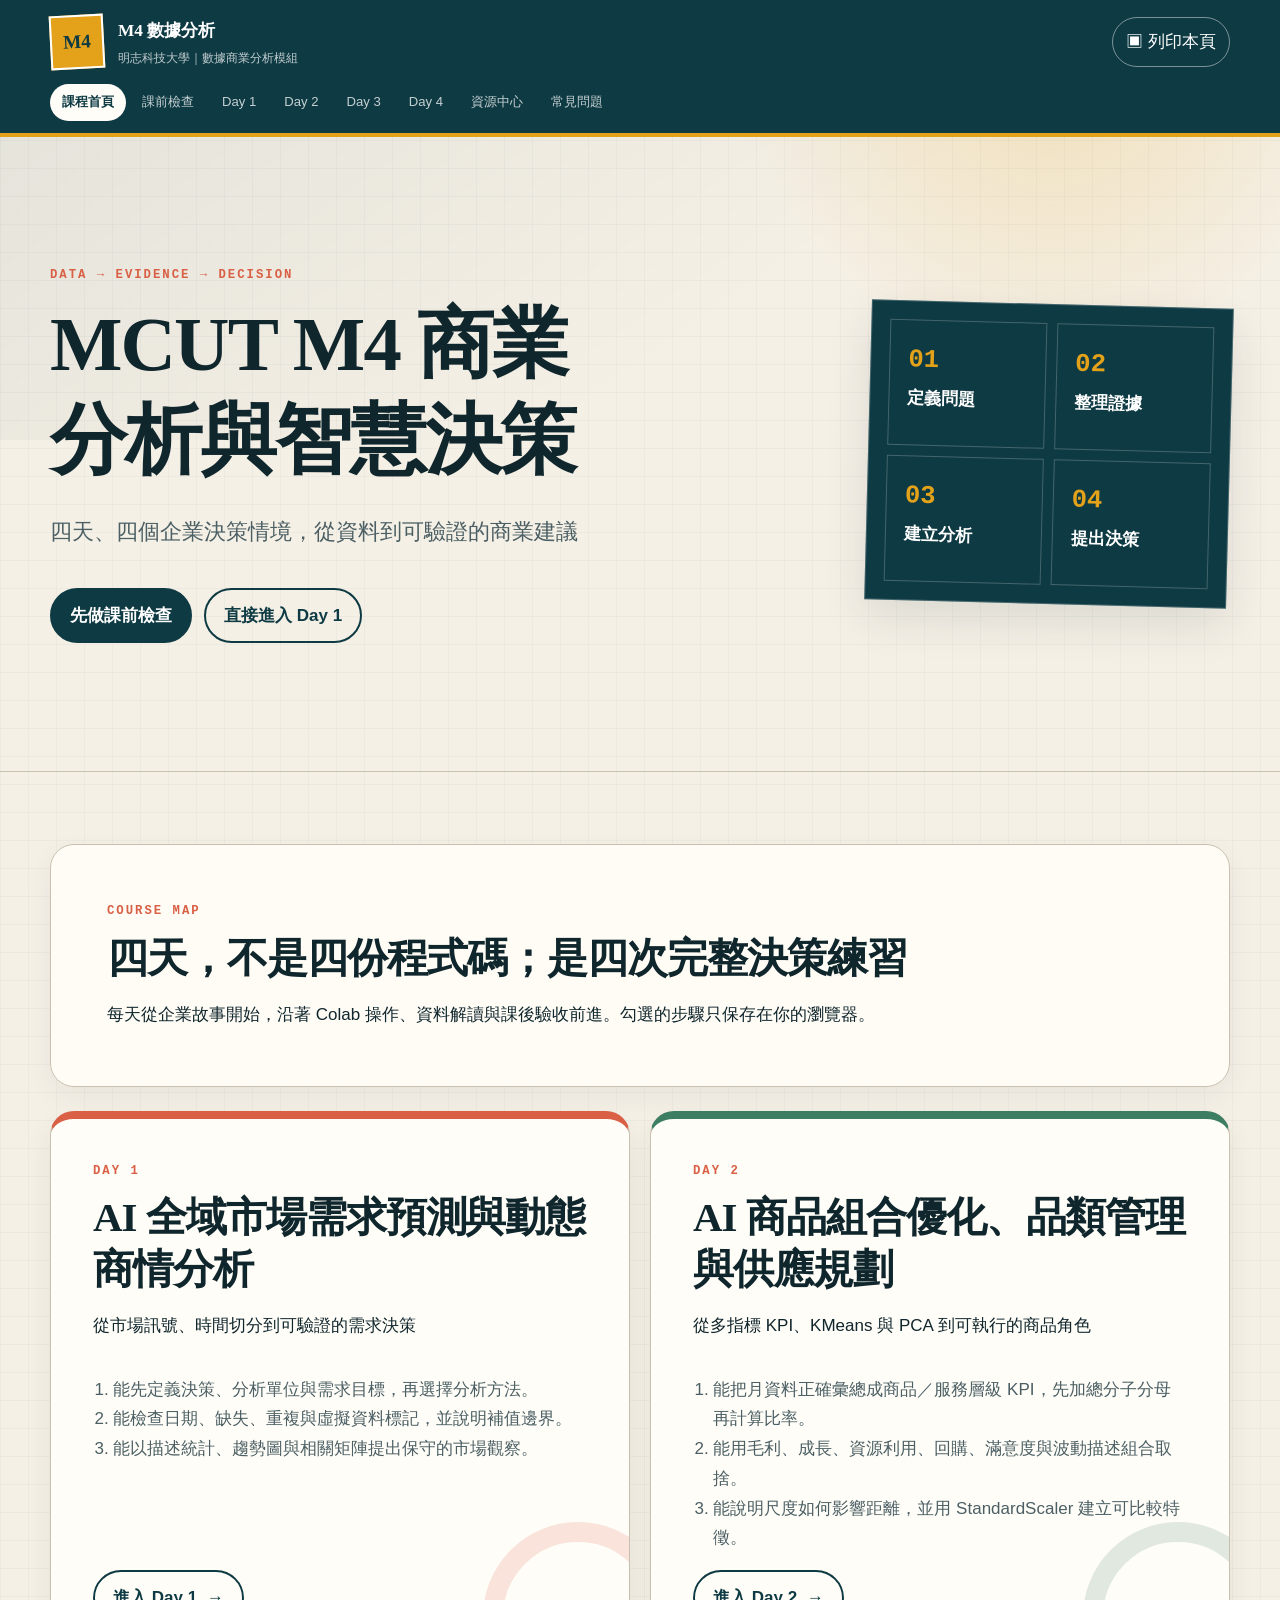
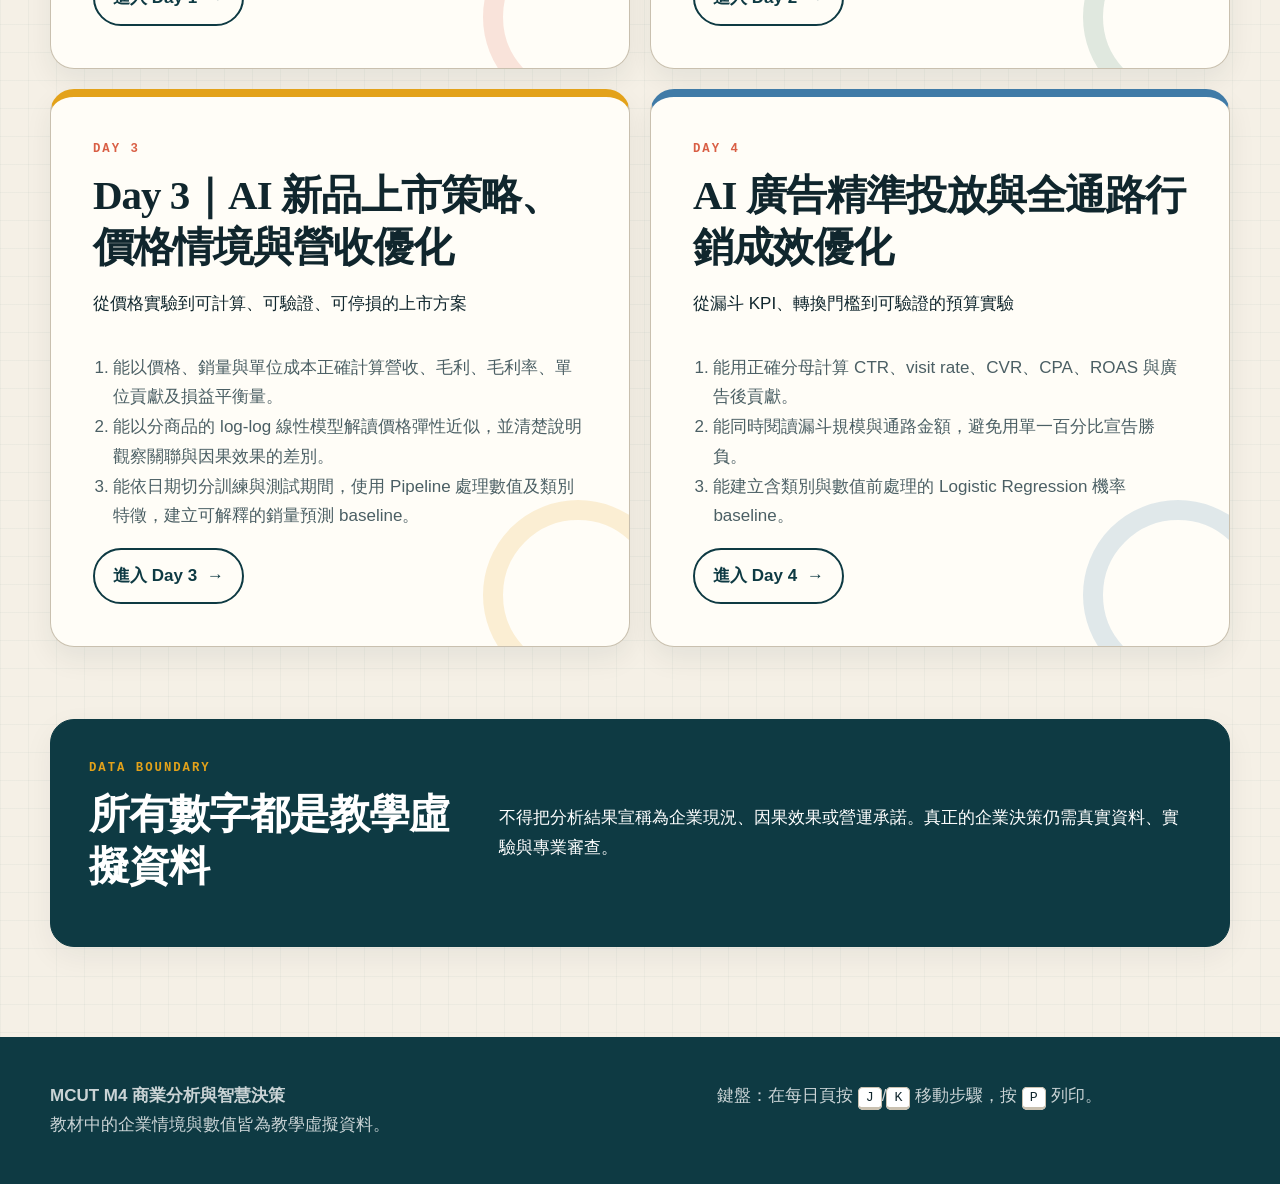
==== docs/index.html @ 609eea31 "Publish four-day student analytics course" ====
<!doctype html>
<html lang="zh-Hant" data-base-path="/mcut-m4-business-analytics-2026-student/">
<head>
  <meta charset="utf-8">
  <meta name="viewport" content="width=device-width, initial-scale=1">
  <meta name="color-scheme" content="light">
  <meta name="theme-color" content="#0e3a43">
  <meta name="course-progress-schema" content="v1">
  <title>MCUT M4 商業分析與智慧決策｜M4 數據分析</title>
  <meta name="description" content="四天、四個企業決策情境，從資料到可驗證的商業建議">
  <link rel="canonical" href="https://johnnychao.github.io/mcut-m4-business-analytics-2026-student/index.html">
  <link rel="icon" href="data:image/svg+xml,%3Csvg xmlns='http://www.w3.org/2000/svg' viewBox='0 0 64 64'%3E%3Crect width='64' height='64' rx='10' fill='%230e3a43'/%3E%3Ctext x='32' y='41' text-anchor='middle' font-family='Georgia' font-size='28' font-weight='700' fill='%23e3a21a'%3EM4%3C/text%3E%3C/svg%3E">
  <link rel="stylesheet" href="assets/site.css">
  <script src="assets/app.js" defer></script>
</head>
<body data-page="home">
  <a class="skip-link" href="#main-content">跳到主要內容</a>
  <header class="site-header">
    <div class="brand-row shell">
      <a class="brand" href="index.html" aria-label="回到課程首頁">
        <span class="brand-mark" aria-hidden="true">M4</span>
        <span><strong>M4 數據分析</strong><small>明志科技大學｜數據商業分析模組</small></span>
      </a>
      <button class="print-button" type="button" data-print><span aria-hidden="true">▣</span> 列印本頁</button>
    </div>
    <nav class="course-nav shell" aria-label="課程主要導覽"><a class="nav-link is-active" href="index.html" aria-current="page">課程首頁</a><a class="nav-link" href="preflight/index.html">課前檢查</a><a class="nav-link" href="day-1/index.html">Day 1</a><a class="nav-link" href="day-2/index.html">Day 2</a><a class="nav-link" href="day-3/index.html">Day 3</a><a class="nav-link" href="day-4/index.html">Day 4</a><a class="nav-link" href="resources/index.html">資源中心</a><a class="nav-link" href="faq/index.html">常見問題</a></nav>
  </header>
  <main id="main-content" tabindex="-1">
<section class="home-hero">
  <div class="shell hero-grid">
    <div><p class="day-kicker">DATA → EVIDENCE → DECISION</p><h1>MCUT M4 商業分析與智慧決策</h1><p class="hero-subtitle">四天、四個企業決策情境，從資料到可驗證的商業建議</p>
      <div class="hero-actions"><a class="primary-button" href="preflight/index.html">先做課前檢查</a><a class="secondary-button" href="day-1/index.html">直接進入 Day 1</a></div>
    </div>
    <div class="analysis-board" aria-label="四天學習循環示意">
      <div><span>01</span>定義問題</div><div><span>02</span>整理證據</div><div><span>03</span>建立分析</div><div><span>04</span>提出決策</div>
    </div>
  </div>
</section>
<section class="shell section-block home-intro"><p class="eyebrow">Course map</p><h2>四天，不是四份程式碼；是四次完整決策練習</h2><p>每天從企業故事開始，沿著 Colab 操作、資料解讀與課後驗收前進。勾選的步驟只保存在你的瀏覽器。</p></section>
<section class="shell course-grid" aria-label="四日課程地圖">
<article class="course-card day-color-1">
  <p class="day-kicker">DAY 1</p>
  <h2>AI 全域市場需求預測與動態商情分析</h2>
  <p>從市場訊號、時間切分到可驗證的需求決策</p>
  <ol><li><p>能先定義決策、分析單位與需求目標，再選擇分析方法。</p></li><li><p>能檢查日期、缺失、重複與虛擬資料標記，並說明補值邊界。</p></li><li><p>能以描述統計、趨勢圖與相關矩陣提出保守的市場觀察。</p></li></ol>
  <a class="card-link" href="day-1/index.html">進入 Day 1<span aria-hidden="true">→</span></a>
</article>

<article class="course-card day-color-2">
  <p class="day-kicker">DAY 2</p>
  <h2>AI 商品組合優化、品類管理與供應規劃</h2>
  <p>從多指標 KPI、KMeans 與 PCA 到可執行的商品角色</p>
  <ol><li><p>能把月資料正確彙總成商品／服務層級 KPI，先加總分子分母再計算比率。</p></li><li><p>能用毛利、成長、資源利用、回購、滿意度與波動描述組合取捨。</p></li><li><p>能說明尺度如何影響距離，並用 StandardScaler 建立可比較特徵。</p></li></ol>
  <a class="card-link" href="day-2/index.html">進入 Day 2<span aria-hidden="true">→</span></a>
</article>

<article class="course-card day-color-3">
  <p class="day-kicker">DAY 3</p>
  <h2>Day 3｜AI 新品上市策略、價格情境與營收優化</h2>
  <p>從價格實驗到可計算、可驗證、可停損的上市方案</p>
  <ol><li><p>能以價格、銷量與單位成本正確計算營收、毛利、毛利率、單位貢獻及損益平衡量。</p></li><li><p>能以分商品的 log-log 線性模型解讀價格彈性近似，並清楚說明觀察關聯與因果效果的差別。</p></li><li><p>能依日期切分訓練與測試期間，使用 Pipeline 處理數值及類別特徵，建立可解釋的銷量預測 baseline。</p></li></ol>
  <a class="card-link" href="day-3/index.html">進入 Day 3<span aria-hidden="true">→</span></a>
</article>

<article class="course-card day-color-4">
  <p class="day-kicker">DAY 4</p>
  <h2>AI 廣告精準投放與全通路行銷成效優化</h2>
  <p>從漏斗 KPI、轉換門檻到可驗證的預算實驗</p>
  <ol><li><p>能用正確分母計算 CTR、visit rate、CVR、CPA、ROAS 與廣告後貢獻。</p></li><li><p>能同時閱讀漏斗規模與通路金額，避免用單一百分比宣告勝負。</p></li><li><p>能建立含類別與數值前處理的 Logistic Regression 機率 baseline。</p></li></ol>
  <a class="card-link" href="day-4/index.html">進入 Day 4<span aria-hidden="true">→</span></a>
</article>
</section>
<section class="shell boundary-banner"><div><p class="eyebrow">Data boundary</p><h2>所有數字都是教學虛擬資料</h2></div><p>不得把分析結果宣稱為企業現況、因果效果或營運承諾。真正的企業決策仍需真實資料、實驗與專業審查。</p></section>
</main>
  <footer class="site-footer">
    <div class="shell footer-grid">
      <div><strong>MCUT M4 商業分析與智慧決策</strong><p>教材中的企業情境與數值皆為教學虛擬資料。</p></div>
      <div><p>鍵盤：在每日頁按 <kbd>J</kbd>/<kbd>K</kbd> 移動步驟，按 <kbd>P</kbd> 列印。</p></div>
    </div>
  </footer>
  <div class="toast" role="status" aria-live="polite" aria-atomic="true" data-toast></div>
</body>
</html>
---- docs/assets/site.css ----
:root {
  --ink: #10262d;
  --ink-soft: #4b5f64;
  --paper: #f5f0e6;
  --paper-bright: #fffdf7;
  --line: #c9c0af;
  --teal: #0e3a43;
  --teal-bright: #126574;
  --saffron: #e3a21a;
  --coral: #d95f45;
  --blue: #407ba7;
  --green: #3d7d62;
  --shadow: 0 18px 45px rgba(16, 38, 45, 0.11);
  --radius-lg: 24px;
  --radius-md: 14px;
  --radius-sm: 8px;
  --shell: min(1180px, calc(100% - 40px));
  --ease-out: cubic-bezier(0.23, 1, 0.32, 1);
}

* {
  box-sizing: border-box;
}

html {
  scroll-behavior: smooth;
  text-size-adjust: 100%;
}

body {
  margin: 0;
  color: var(--ink);
  background:
    linear-gradient(rgba(14, 58, 67, 0.035) 1px, transparent 1px),
    linear-gradient(90deg, rgba(14, 58, 67, 0.035) 1px, transparent 1px),
    var(--paper);
  background-size: 28px 28px;
  font-family: "Noto Sans TC", "PingFang TC", "Microsoft JhengHei", sans-serif;
  font-size: 17px;
  line-height: 1.75;
}

body::before {
  position: fixed;
  inset: 0 0 auto;
  z-index: -1;
  height: 440px;
  content: "";
  background:
    radial-gradient(circle at 82% 12%, rgba(227, 162, 26, 0.22), transparent 28%),
    linear-gradient(145deg, rgba(14, 58, 67, 0.08), transparent 62%);
  pointer-events: none;
}

a {
  color: var(--teal-bright);
  text-underline-offset: 0.18em;
}

a:hover {
  text-decoration-thickness: 2px;
}

button,
input,
select,
textarea {
  font: inherit;
}

button,
a {
  -webkit-tap-highlight-color: transparent;
}

:focus-visible {
  outline: 3px solid var(--saffron);
  outline-offset: 4px;
}

img,
svg {
  max-width: 100%;
}

h1,
h2,
h3,
p {
  margin-top: 0;
}

h1,
h2,
h3 {
  font-family: "Noto Serif TC", "PMingLiU", "Times New Roman", serif;
  line-height: 1.25;
  letter-spacing: -0.025em;
}

h1 {
  max-width: 18ch;
  margin-bottom: 24px;
  font-size: clamp(2.35rem, 6vw, 5.7rem);
  text-wrap: balance;
}

h2 {
  margin-bottom: 16px;
  font-size: clamp(1.65rem, 3.2vw, 2.65rem);
}

h3 {
  margin-bottom: 10px;
  font-size: clamp(1.18rem, 2vw, 1.55rem);
}

p:last-child,
li:last-child {
  margin-bottom: 0;
}

.shell {
  width: var(--shell);
  margin-inline: auto;
}

.skip-link {
  position: fixed;
  top: 10px;
  left: 10px;
  z-index: 100;
  padding: 10px 16px;
  color: #fff;
  background: var(--teal);
  border-radius: var(--radius-sm);
  transform: translateY(-160%);
}

.skip-link:focus {
  transform: translateY(0);
}

.site-header {
  position: relative;
  z-index: 10;
  color: #fff;
  background: var(--teal);
  border-bottom: 4px solid var(--saffron);
}

.brand-row {
  display: flex;
  align-items: center;
  justify-content: space-between;
  gap: 24px;
  min-height: 84px;
  padding-block: 14px;
}

.brand {
  display: inline-flex;
  align-items: center;
  gap: 14px;
  color: #fff;
  text-decoration: none;
}

.brand-mark {
  display: grid;
  width: 54px;
  height: 54px;
  color: var(--teal);
  background: var(--saffron);
  border: 2px solid #fff;
  place-items: center;
  font-family: Georgia, serif;
  font-size: 1.2rem;
  font-weight: 900;
  transform: rotate(-3deg);
}

.brand strong,
.brand small {
  display: block;
}

.brand strong {
  font-family: "Noto Serif TC", "PMingLiU", serif;
  font-size: 1.08rem;
}

.brand small {
  margin-top: 2px;
  color: rgba(255, 255, 255, 0.74);
  font-size: 0.73rem;
}

.print-button,
.text-button {
  color: inherit;
  background: transparent;
  border: 0;
  cursor: pointer;
}

.print-button {
  padding: 9px 13px;
  color: #fff;
  border: 1px solid rgba(255, 255, 255, 0.45);
  border-radius: 999px;
}

.course-nav {
  display: flex;
  gap: 4px;
  padding-bottom: 12px;
  overflow-x: auto;
  scrollbar-width: thin;
}

.nav-link {
  flex: 0 0 auto;
  padding: 7px 12px;
  color: rgba(255, 255, 255, 0.76);
  border-radius: 999px;
  font-size: 0.82rem;
  text-decoration: none;
}

.nav-link.is-active,
.nav-link[aria-current="page"] {
  color: var(--teal);
  background: var(--paper-bright);
  font-weight: 800;
}

.home-hero,
.day-hero,
.page-hero {
  overflow: hidden;
  border-bottom: 1px solid var(--line);
}

.home-hero,
.day-hero {
  padding-block: clamp(64px, 10vw, 130px);
}

.page-hero.compact {
  padding-block: 64px;
}

.hero-grid {
  display: grid;
  grid-template-columns: minmax(0, 1.45fr) minmax(280px, 0.72fr);
  gap: clamp(36px, 7vw, 100px);
  align-items: center;
}

.day-kicker,
.eyebrow {
  margin-bottom: 10px;
  color: var(--coral);
  font-family: Consolas, "Courier New", monospace;
  font-size: 0.77rem;
  font-weight: 900;
  letter-spacing: 0.16em;
  text-transform: uppercase;
}

.hero-subtitle {
  max-width: 760px;
  color: var(--ink-soft);
  font-size: clamp(1.1rem, 2vw, 1.4rem);
}

.hero-actions,
.action-grid {
  display: flex;
  flex-wrap: wrap;
  gap: 12px;
}

.hero-actions {
  margin-top: 36px;
}

.primary-button,
.secondary-button,
.action-button,
.card-link {
  display: inline-flex;
  align-items: center;
  justify-content: center;
  gap: 10px;
  min-height: 48px;
  padding: 11px 18px;
  border-radius: 999px;
  font-weight: 800;
  text-decoration: none;
  transition: color 160ms var(--ease-out), background-color 160ms var(--ease-out), border-color 160ms var(--ease-out), transform 160ms var(--ease-out);
}

.primary-button {
  color: #fff;
  background: var(--teal);
  border: 2px solid var(--teal);
}

.secondary-button {
  color: var(--teal);
  background: transparent;
  border: 2px solid var(--teal);
}

.analysis-board {
  display: grid;
  grid-template-columns: 1fr 1fr;
  gap: 10px;
  padding: 18px;
  color: #fff;
  background: var(--teal);
  border: 1px solid rgba(255, 255, 255, 0.22);
  box-shadow: var(--shadow);
  transform: rotate(1.5deg);
}

.analysis-board div {
  min-height: 126px;
  padding: 18px;
  border: 1px solid rgba(255, 255, 255, 0.22);
  font-family: "Noto Serif TC", "PMingLiU", serif;
  font-weight: 800;
}

.analysis-board span {
  display: block;
  color: var(--saffron);
  font-family: Consolas, monospace;
  font-size: 1.6rem;
}

.page-stack,
.resource-stack {
  display: grid;
  gap: 30px;
  padding-block: 56px 90px;
}

.section-block,
.resource-row,
.boundary-banner {
  background: rgba(255, 253, 247, 0.93);
  border: 1px solid var(--line);
  border-radius: var(--radius-lg);
  box-shadow: 0 10px 30px rgba(16, 38, 45, 0.06);
}

.section-block {
  padding: clamp(24px, 5vw, 56px);
}

.section-heading {
  max-width: 820px;
  margin-bottom: 32px;
}

.home-intro {
  margin-top: 72px;
}

.course-grid {
  display: grid;
  grid-template-columns: repeat(2, minmax(0, 1fr));
  gap: 20px;
  margin-block: 24px 72px;
}

.course-card {
  position: relative;
  display: flex;
  min-height: 410px;
  padding: clamp(24px, 4vw, 42px);
  overflow: hidden;
  background: var(--paper-bright);
  border: 1px solid var(--line);
  border-top: 8px solid var(--day-color, var(--teal));
  border-radius: var(--radius-lg);
  box-shadow: 0 12px 28px rgba(16, 38, 45, 0.07);
  flex-direction: column;
}

.course-card::after {
  position: absolute;
  right: -44px;
  bottom: -44px;
  width: 150px;
  height: 150px;
  content: "";
  border: 20px solid color-mix(in srgb, var(--day-color) 16%, transparent);
  border-radius: 50%;
}

.course-card ol {
  padding-left: 1.2em;
  color: var(--ink-soft);
}

.card-link {
  position: relative;
  z-index: 1;
  align-self: flex-start;
  margin-top: auto;
  color: var(--teal);
  border: 2px solid var(--teal);
}

.day-color-1 { --day-color: var(--coral); }
.day-color-2 { --day-color: var(--green); }
.day-color-3 { --day-color: var(--saffron); }
.day-color-4 { --day-color: var(--blue); }

.boundary-banner {
  display: grid;
  grid-template-columns: 0.75fr 1.4fr;
  gap: 40px;
  align-items: center;
  margin-bottom: 90px;
  padding: 38px;
  color: #fff;
  background: var(--teal);
  border-color: var(--teal);
}

.boundary-banner .eyebrow {
  color: var(--saffron);
}

.progress-panel {
  padding: 26px;
  background: var(--paper-bright);
  border: 1px solid var(--line);
  border-left: 8px solid var(--saffron);
  box-shadow: var(--shadow);
}

.progress-panel.inline {
  margin-top: 28px;
  box-shadow: none;
}

.progress-copy {
  margin-bottom: 8px;
  font-family: Consolas, monospace;
  font-size: 1.15rem;
  font-weight: 800;
}

.progress-track {
  height: 12px;
  overflow: hidden;
  background: #ded7ca;
  border-radius: 999px;
}

.progress-track span {
  display: block;
  width: 0;
  height: 100%;
  background: linear-gradient(90deg, var(--coral), var(--saffron));
  border-radius: inherit;
  transition: width 220ms var(--ease-out);
}

.text-button {
  margin-top: 12px;
  padding: 0;
  color: var(--teal-bright);
  text-decoration: underline;
  text-underline-offset: 0.2em;
}

.action-grid {
  display: grid;
  grid-template-columns: repeat(4, minmax(0, 1fr));
}

.action-button {
  min-height: 68px;
  color: var(--teal);
  background: var(--paper-bright);
  border: 1px solid var(--line);
  border-radius: var(--radius-md);
}

.action-button span {
  color: var(--coral);
  font-size: 1.4rem;
}

.action-button.is-disabled {
  color: #76736c;
  background: #ebe7dd;
  cursor: not-allowed;
}

.action-button small {
  color: inherit;
  font-size: 0.72rem;
}

.story-block {
  position: relative;
  padding-left: clamp(30px, 7vw, 86px);
  overflow: hidden;
}

.story-block::before {
  position: absolute;
  top: 0;
  bottom: 0;
  left: 0;
  width: 14px;
  content: "";
  background: repeating-linear-gradient(180deg, var(--coral) 0 14px, var(--saffron) 14px 28px);
}

.story-copy {
  max-width: 850px;
  font-family: "Noto Serif TC", "PMingLiU", serif;
  font-size: clamp(1.08rem, 2vw, 1.3rem);
}

.objective-list {
  display: grid;
  grid-template-columns: repeat(2, minmax(0, 1fr));
  gap: 12px;
  padding: 0;
  list-style: none;
  counter-reset: objective;
}

.objective-list > li {
  position: relative;
  min-height: 92px;
  padding: 18px 18px 18px 68px;
  background: #f0ece2;
  border-left: 3px solid var(--green);
  counter-increment: objective;
}

.objective-list > li::before {
  position: absolute;
  top: 18px;
  left: 18px;
  content: counter(objective, decimal-leading-zero);
  color: var(--coral);
  font-family: Consolas, monospace;
  font-weight: 900;
}

.timeline {
  position: relative;
  margin: 0;
  padding: 0;
  list-style: none;
}

.timeline::before {
  position: absolute;
  top: 14px;
  bottom: 14px;
  left: 128px;
  width: 2px;
  content: "";
  background: var(--line);
}

.timeline-item {
  position: relative;
  display: grid;
  grid-template-columns: 104px 1fr;
  gap: 52px;
  align-items: start;
  margin-bottom: 22px;
}

.timeline-item::before {
  position: absolute;
  top: 11px;
  left: 120px;
  width: 14px;
  height: 14px;
  content: "";
  background: var(--saffron);
  border: 3px solid var(--paper-bright);
  border-radius: 50%;
  box-shadow: 0 0 0 2px var(--teal);
}

.timeline-time {
  padding-top: 4px;
  color: var(--teal-bright);
  font-family: Consolas, monospace;
  font-weight: 900;
}

.timeline-card {
  padding: 18px 22px;
  background: #f4efe5;
  border: 1px solid var(--line);
  border-radius: var(--radius-md);
}

.timeline-card .field-row {
  grid-template-columns: 110px 1fr;
}

.keyboard-hint {
  margin-bottom: 16px;
  color: var(--ink-soft);
  font-size: 0.84rem;
}

kbd {
  padding: 2px 7px;
  color: var(--ink);
  background: #fff;
  border: 1px solid var(--line);
  border-bottom-width: 3px;
  border-radius: 5px;
  font-family: Consolas, monospace;
  font-size: 0.78em;
}

.step-list {
  display: grid;
  gap: 24px;
}

.step-card {
  min-width: 0;
  padding: clamp(22px, 4vw, 38px);
  background: var(--paper-bright);
  border: 1px solid var(--line);
  border-radius: var(--radius-md);
  box-shadow: 0 8px 20px rgba(16, 38, 45, 0.05);
}

.step-card.is-complete {
  border-color: var(--green);
  box-shadow: inset 5px 0 0 var(--green);
}

.step-heading {
  display: grid;
  grid-template-columns: auto minmax(0, 1fr) auto;
  gap: 18px;
  align-items: start;
  padding-bottom: 22px;
  border-bottom: 1px solid var(--line);
}

.step-number {
  color: var(--coral);
  font-family: Georgia, serif;
  font-size: 2.25rem;
  font-weight: 900;
  line-height: 1;
}

.progress-check {
  display: inline-flex;
  align-items: center;
  gap: 8px;
  padding: 8px 12px;
  background: #edf3ee;
  border: 1px solid #aabeb0;
  border-radius: 999px;
  cursor: pointer;
  font-size: 0.86rem;
  font-weight: 800;
}

.progress-check input,
.preflight-item input {
  width: 20px;
  height: 20px;
  accent-color: var(--green);
}

.field-list {
  margin: 0;
}

.field-list > .field-row {
  display: grid;
  grid-template-columns: minmax(128px, 0.25fr) minmax(0, 1fr);
  gap: 22px;
  padding-block: 20px;
  border-bottom: 1px dashed var(--line);
}

.field-list > .field-row:last-child {
  border-bottom: 0;
}

.field-row dt {
  color: var(--teal-bright);
  font-weight: 900;
}

.field-row dd {
  min-width: 0;
  margin: 0;
}

.step-card p,
.step-card li,
.step-card dd,
.timeline-card p,
.timeline-card li,
.timeline-card dd {
  min-width: 0;
  overflow-wrap: anywhere;
  word-break: break-word;
}

.output-figure {
  margin: 1.35rem 0 0;
  overflow: hidden;
  border: 1px solid var(--line);
  border-radius: 18px;
  background: #f8faf9;
}

.output-figure img {
  display: block;
  width: 100%;
  height: auto;
}

.output-figure figcaption {
  padding: 0.7rem 0.9rem;
  color: var(--ink-soft);
  font-size: 0.88rem;
  border-top: 1px solid var(--line);
}

.nested {
  padding-left: 12px;
  border-left: 3px solid #ded7ca;
}

.content-list {
  margin: 0;
  padding-left: 1.45em;
}

.content-list li {
  margin-bottom: 8px;
}

pre {
  max-width: 100%;
  margin: 8px 0;
  padding: 18px;
  overflow: auto;
  color: #e8f1ee;
  background: #122c32;
  border-left: 5px solid var(--saffron);
  border-radius: var(--radius-sm);
  font-size: 0.88rem;
  line-height: 1.65;
  white-space: pre;
}

.muted {
  color: #77746c;
}

.draft-badge,
.notice {
  padding: 12px 16px;
  background: #fff3cf;
  border: 1px solid #d9b75e;
  border-radius: var(--radius-sm);
}

.quiz-list {
  display: grid;
  gap: 14px;
  padding: 0;
  list-style: none;
  counter-reset: quiz;
}

.quiz-card {
  padding: 24px;
  background: #f4efe5;
  border: 1px solid var(--line);
  border-radius: var(--radius-md);
  counter-increment: quiz;
}

.day-pager {
  display: grid;
  grid-template-columns: 1fr auto 1fr;
  gap: 16px;
  align-items: center;
  margin-top: 24px;
}

.day-pager a {
  padding: 12px;
  color: var(--teal);
  font-weight: 800;
}

.day-pager a:last-child {
  text-align: right;
}

.preflight-list {
  display: grid;
  gap: 12px;
}

.preflight-item {
  display: grid;
  grid-template-columns: auto 1fr;
  gap: 14px;
  align-items: start;
  padding: 18px;
  background: #f4efe5;
  border: 1px solid var(--line);
  border-radius: var(--radius-md);
  cursor: pointer;
}

.preflight-item:has(input:checked) {
  background: #eaf2ec;
  border-color: var(--green);
}

.preflight-item span {
  display: grid;
  grid-template-columns: 44px 1fr;
  gap: 10px;
}

.preflight-item strong {
  color: var(--coral);
  font-family: Consolas, monospace;
}

.next-action {
  margin-top: 28px;
}

.resource-row {
  display: grid;
  grid-template-columns: minmax(220px, 0.6fr) 1.4fr;
  gap: 32px;
  align-items: center;
  padding: 28px;
}

.resource-row .action-grid {
  grid-template-columns: repeat(2, minmax(0, 1fr));
}

.resource-list {
  padding-left: 1.2em;
}

.resource-list li {
  margin-bottom: 18px;
}

.faq-list {
  display: grid;
  gap: 12px;
  margin-block: 52px 90px;
}

details {
  background: #f4efe5;
  border: 1px solid var(--line);
  border-radius: var(--radius-md);
}

summary {
  padding: 20px 56px 20px 22px;
  cursor: pointer;
  font-weight: 900;
}

details > div {
  padding: 0 22px 22px;
  color: var(--ink-soft);
}

.not-found {
  min-height: 68vh;
  padding-block: 90px;
}

.error-code {
  margin-bottom: -20px;
  color: rgba(217, 95, 69, 0.16);
  font-family: Georgia, serif;
  font-size: clamp(8rem, 25vw, 18rem);
  font-weight: 900;
  line-height: 0.75;
}

.site-footer {
  padding-block: 44px;
  color: rgba(255, 255, 255, 0.78);
  background: var(--teal);
}

.footer-grid {
  display: grid;
  grid-template-columns: 1.1fr 0.9fr;
  gap: 40px;
}

.toast {
  position: fixed;
  right: 18px;
  bottom: 18px;
  z-index: 40;
  max-width: min(360px, calc(100% - 36px));
  padding: 12px 16px;
  color: #fff;
  background: var(--teal);
  border: 1px solid rgba(255, 255, 255, 0.35);
  border-radius: var(--radius-sm);
  box-shadow: var(--shadow);
  opacity: 0;
  pointer-events: none;
  transform: translateY(8px);
  transition: opacity 160ms var(--ease-out), transform 160ms var(--ease-out);
}

.toast.is-visible {
  opacity: 1;
  transform: translateY(0);
}

@media (hover: hover) and (pointer: fine) {
  .primary-button:hover,
  .secondary-button:hover,
  .action-button:hover,
  .card-link:hover,
  .print-button:hover {
    transform: translateY(-2px);
  }

  .primary-button:active,
  .secondary-button:active,
  .action-button:active,
  .card-link:active,
  .print-button:active {
    transform: translateY(0) scale(0.98);
  }

  .course-card:hover {
    border-color: var(--day-color, var(--teal));
  }
}

@media (max-width: 900px) {
  .hero-grid,
  .boundary-banner,
  .resource-row {
    grid-template-columns: 1fr;
  }

  .course-grid {
    grid-template-columns: 1fr;
  }

  .course-card {
    min-height: 0;
  }

  .action-grid {
    grid-template-columns: repeat(2, minmax(0, 1fr));
  }

  .footer-grid {
    grid-template-columns: 1fr;
  }
}

@media (max-width: 600px) {
  :root {
    --shell: min(100% - 28px, 1180px);
  }

  body {
    font-size: 16px;
  }

  .brand-row {
    align-items: flex-start;
  }

  .brand small {
    max-width: 24ch;
  }

  .print-button {
    width: 44px;
    height: 44px;
    padding: 0;
    overflow: hidden;
    white-space: nowrap;
  }

  .print-button span {
    display: grid;
    width: 42px;
    height: 42px;
    place-items: center;
  }

  .home-hero,
  .day-hero {
    padding-block: 54px;
  }

  .analysis-board,
  .objective-list,
  .action-grid,
  .resource-row .action-grid {
    grid-template-columns: 1fr;
  }

  .analysis-board {
    transform: none;
  }

  .analysis-board div {
    min-height: 88px;
  }

  .action-button,
  .primary-button,
  .secondary-button {
    width: 100%;
  }

  .timeline::before {
    left: 9px;
  }

  .timeline-item {
    grid-template-columns: 1fr;
    gap: 8px;
    padding-left: 32px;
  }

  .timeline-item::before {
    top: 7px;
    left: 1px;
  }

  .timeline-time {
    padding-top: 0;
  }

  .step-heading {
    grid-template-columns: auto 1fr;
  }

  .progress-check {
    grid-column: 1 / -1;
    justify-self: stretch;
    justify-content: center;
  }

  .field-list > .field-row,
  .timeline-card .field-row {
    grid-template-columns: 1fr;
    gap: 6px;
  }

  .day-pager {
    grid-template-columns: 1fr 1fr;
  }

  .day-pager a:nth-child(2) {
    grid-column: 1 / -1;
    grid-row: 2;
    text-align: center;
  }
}

@media (max-width: 380px) {
  :root {
    --shell: calc(100% - 20px);
  }

  .brand-mark {
    width: 46px;
    height: 46px;
  }

  .brand strong {
    font-size: 0.92rem;
  }

  .section-block,
  .resource-row {
    padding: 20px;
    border-radius: 16px;
  }

  .course-card {
    padding: 22px;
  }

  pre {
    margin-inline: -8px;
    padding: 14px;
    font-size: 0.78rem;
  }
}

@media (prefers-reduced-motion: reduce) {
  html {
    scroll-behavior: auto;
  }

  *,
  *::before,
  *::after {
    scroll-behavior: auto !important;
    transition-duration: 0.01ms !important;
    animation-duration: 0.01ms !important;
    animation-iteration-count: 1 !important;
  }
}

@media print {
  @page {
    size: A4;
    margin: 14mm;
  }

  body {
    color: #000;
    background: #fff;
    font-size: 10.5pt;
  }

  body::before,
  .site-header,
  .site-footer,
  .action-grid,
  .print-button,
  .text-button,
  .keyboard-hint,
  .day-pager,
  .toast,
  .progress-panel {
    display: none !important;
  }

  .shell {
    width: 100%;
  }

  .day-hero,
  .page-hero,
  .home-hero {
    padding-block: 0 10mm;
    border: 0;
  }

  h1 {
    font-size: 25pt;
  }

  h2 {
    font-size: 18pt;
  }

  .page-stack,
  .resource-stack {
    gap: 8mm;
    padding-block: 0;
  }

  .section-block,
  .step-card,
  .resource-row,
  .timeline-card {
    background: #fff;
    border: 1px solid #777;
    box-shadow: none;
    break-inside: avoid;
  }

  .step-card {
    page-break-inside: avoid;
  }

  a {
    color: #000;
    text-decoration: none;
  }

  pre {
    color: #000;
    background: #f4f4f4;
    border-color: #777;
    white-space: pre-wrap;
  }
}
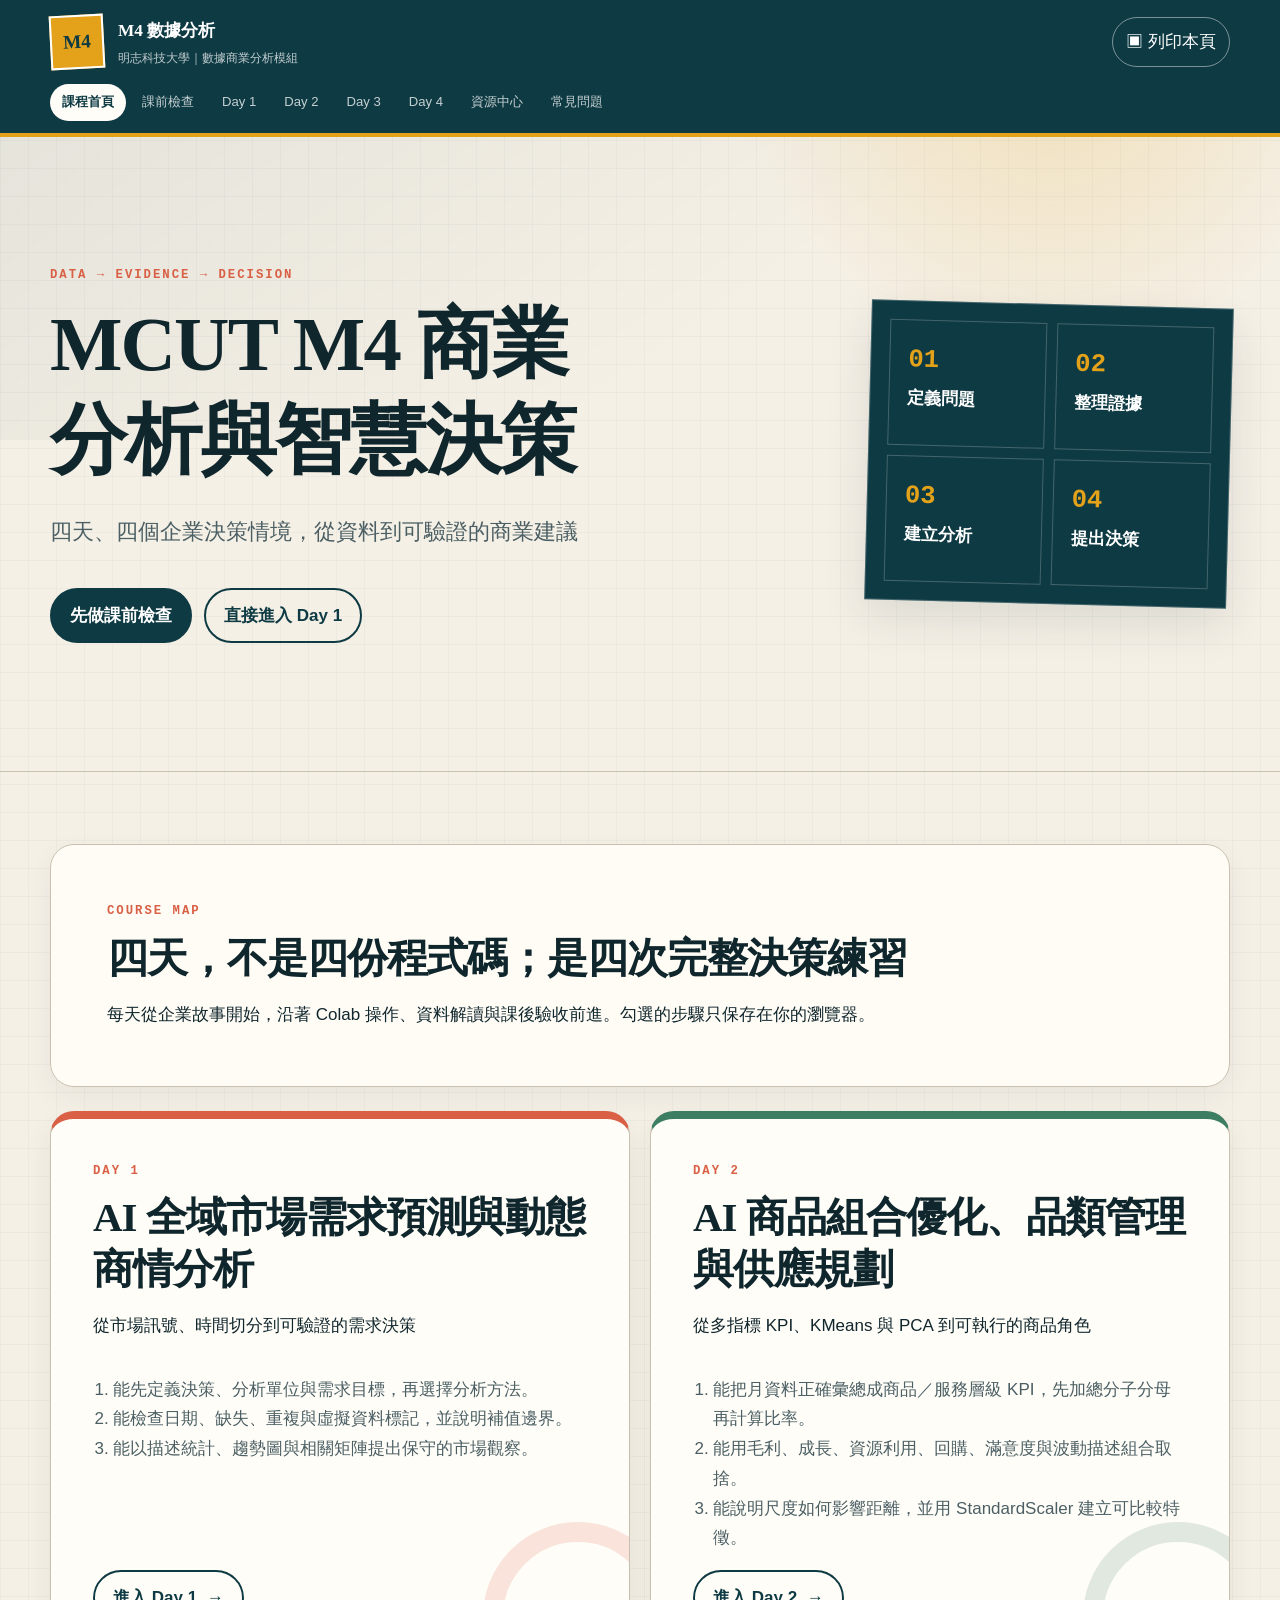
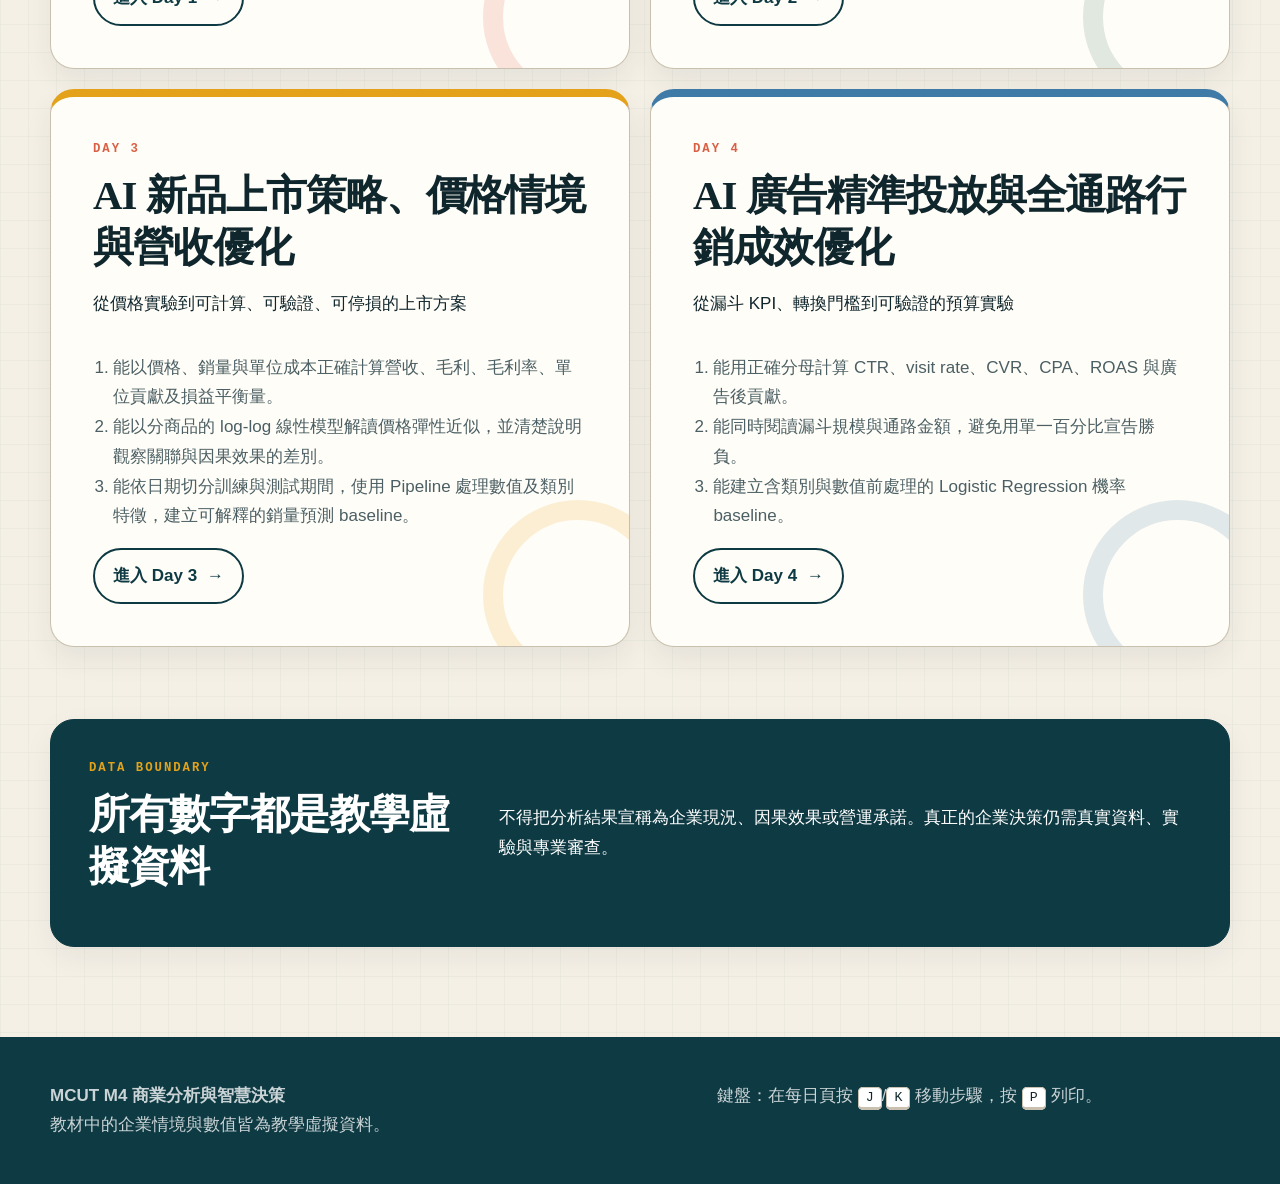
==== commit 93b13958: "Fix Day 3 course title" ====
--- a/docs/index.html
+++ b/docs/index.html
@@ -56,7 +56,7 @@
 
 <article class="course-card day-color-3">
   <p class="day-kicker">DAY 3</p>
-  <h2>Day 3｜AI 新品上市策略、價格情境與營收優化</h2>
+  <h2>AI 新品上市策略、價格情境與營收優化</h2>
   <p>從價格實驗到可計算、可驗證、可停損的上市方案</p>
   <ol><li><p>能以價格、銷量與單位成本正確計算營收、毛利、毛利率、單位貢獻及損益平衡量。</p></li><li><p>能以分商品的 log-log 線性模型解讀價格彈性近似，並清楚說明觀察關聯與因果效果的差別。</p></li><li><p>能依日期切分訓練與測試期間，使用 Pipeline 處理數值及類別特徵，建立可解釋的銷量預測 baseline。</p></li></ol>
   <a class="card-link" href="day-3/index.html">進入 Day 3<span aria-hidden="true">→</span></a>
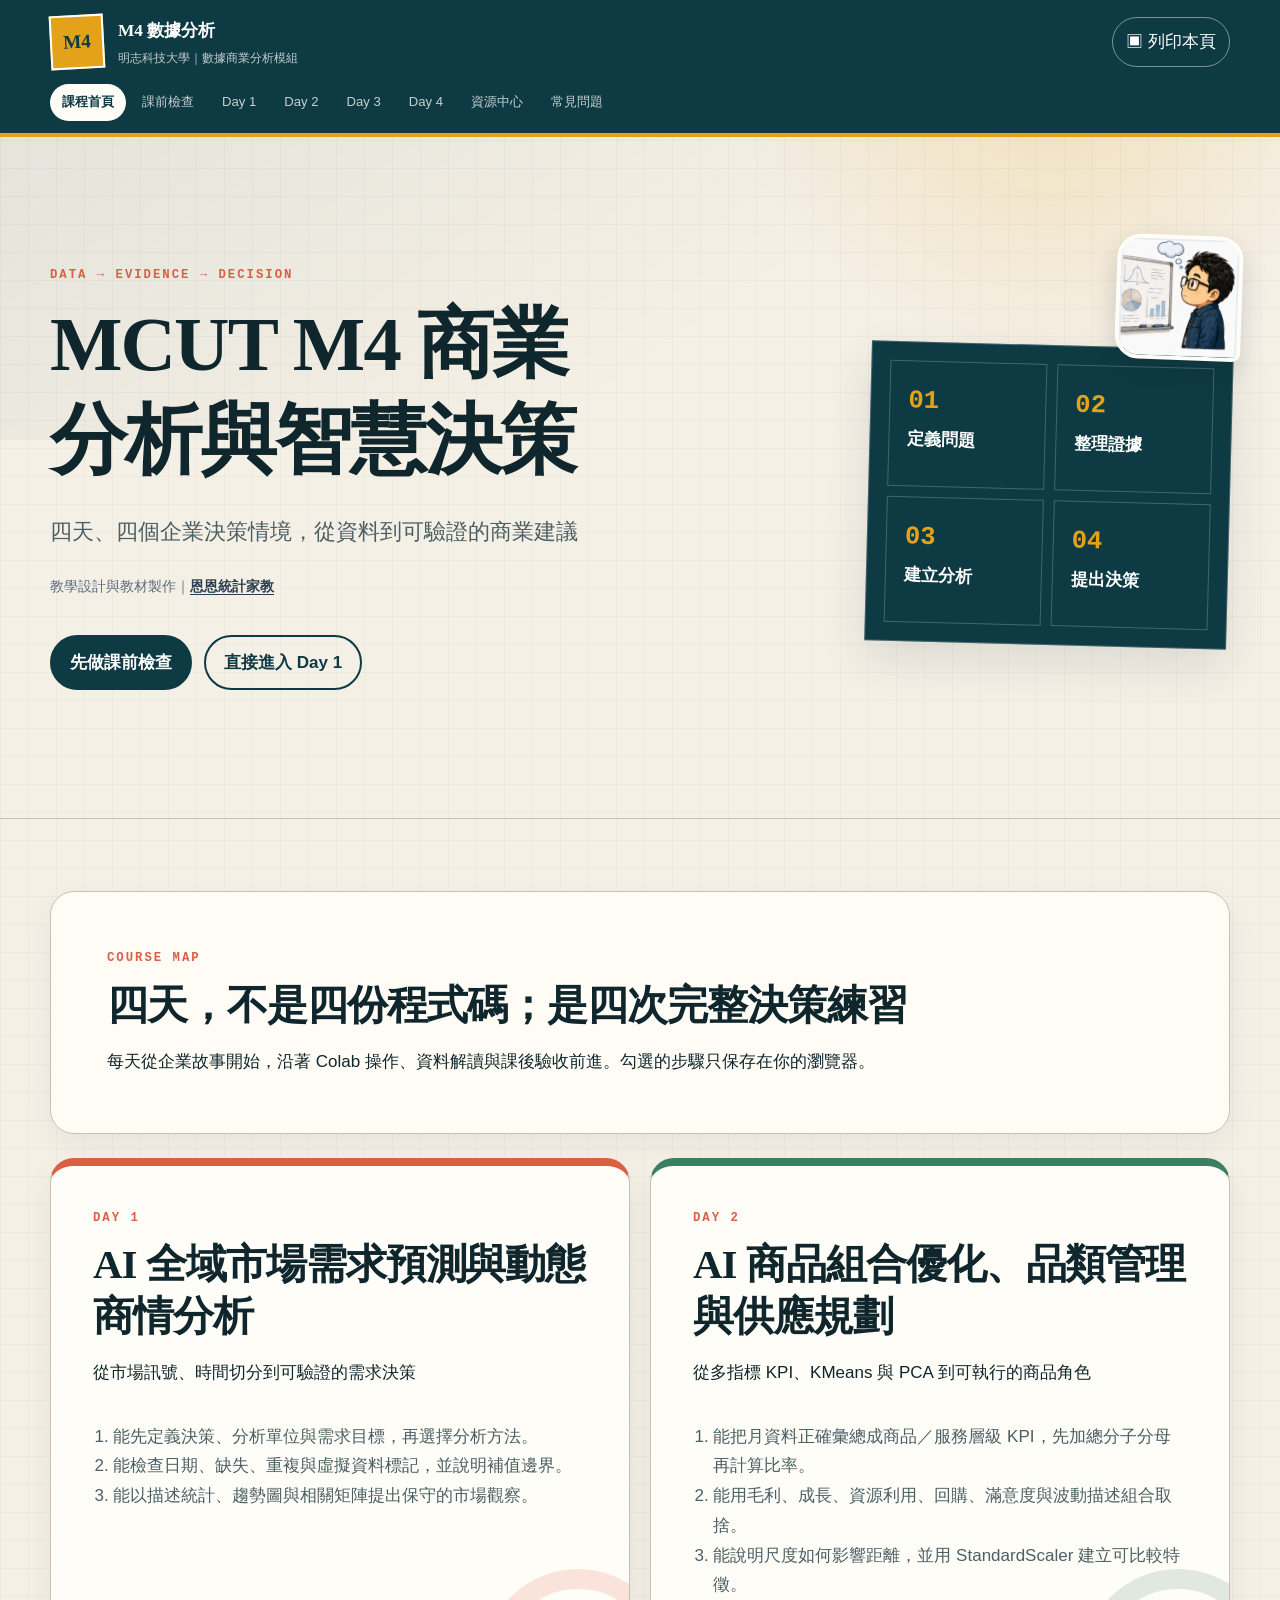
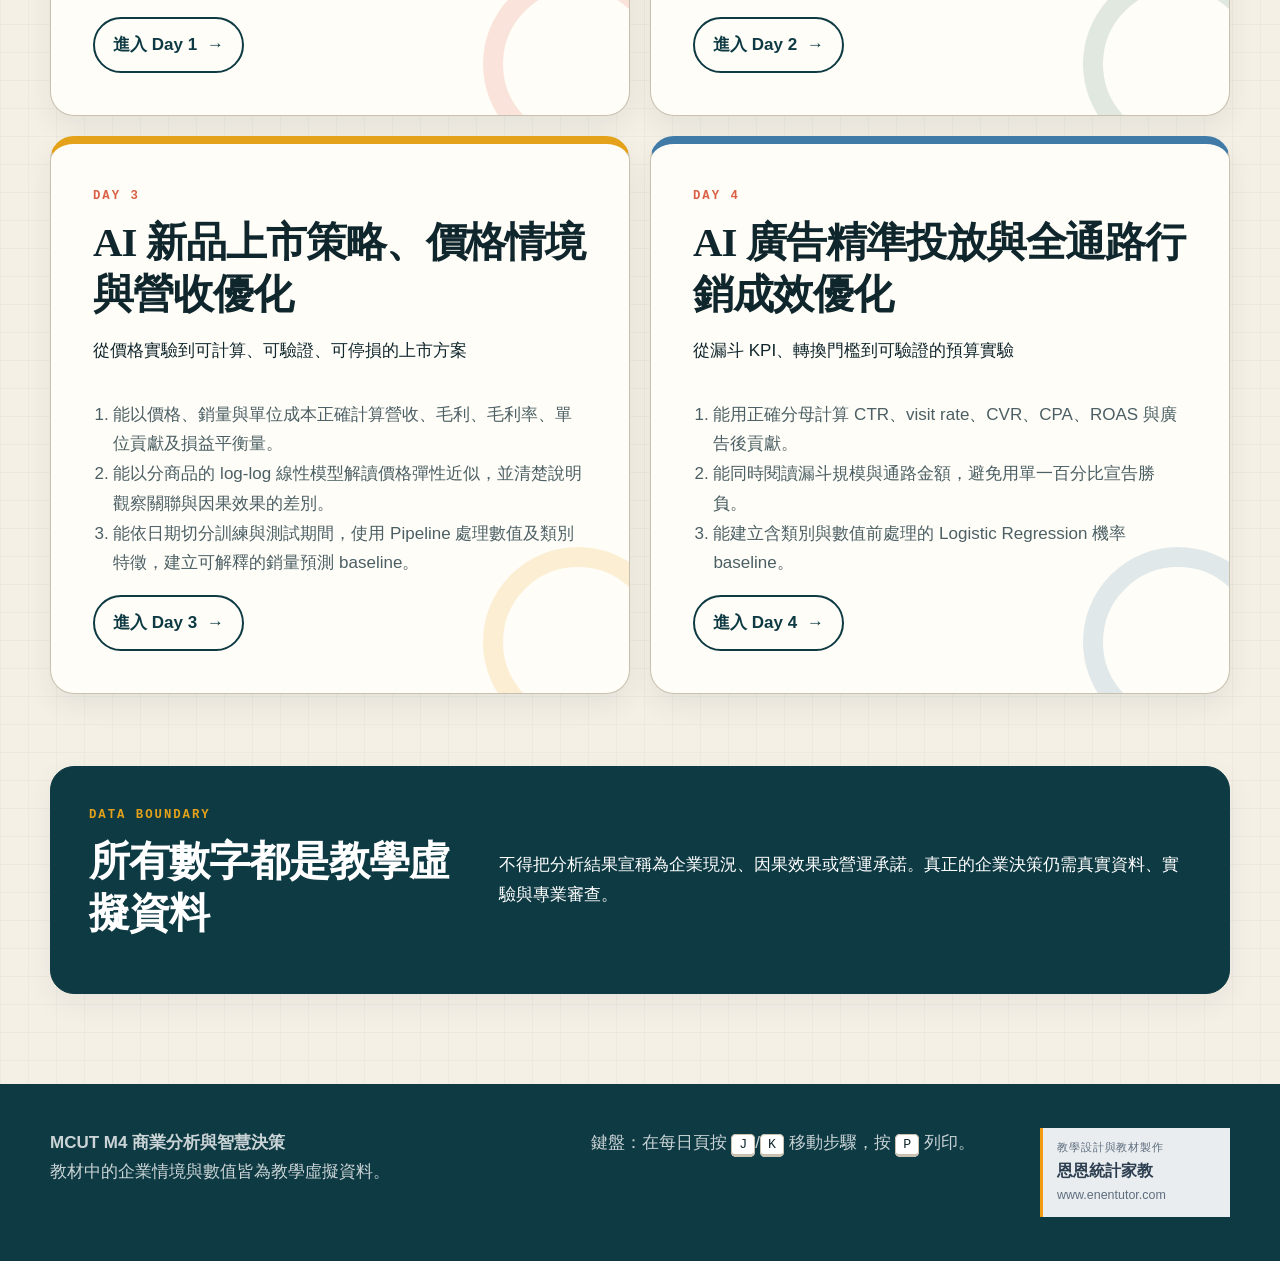
==== commit e728dddb: "feat: publish enterprise-specific M4 course" ====
--- a/docs/index.html
+++ b/docs/index.html
@@ -29,10 +29,14 @@
 <section class="home-hero">
   <div class="shell hero-grid">
     <div><p class="day-kicker">DATA → EVIDENCE → DECISION</p><h1>MCUT M4 商業分析與智慧決策</h1><p class="hero-subtitle">四天、四個企業決策情境，從資料到可驗證的商業建議</p>
-      <div class="hero-actions"><a class="primary-button" href="preflight/index.html">先做課前檢查</a><a class="secondary-button" href="day-1/index.html">直接進入 Day 1</a></div>
+      <p class="hero-credit">教學設計與教材製作｜<a href="https://www.enentutor.com/" target="_blank" rel="noopener noreferrer" aria-label="前往恩恩統計家教網站（另開新分頁）">恩恩統計家教</a></p>
+      <div class="hero-actions"><a class="primary-button" href="preflight/index.html">先做課前檢查</a><a class="secondary-button" href="day-1/index.html">直接進入 Day 1</a><a class="secondary-button continue-button" href="day-1/index.html" data-continue-link hidden>繼續上次進度 <span aria-hidden="true">→</span></a></div>
     </div>
-    <div class="analysis-board" aria-label="四天學習循環示意">
-      <div><span>01</span>定義問題</div><div><span>02</span>整理證據</div><div><span>03</span>建立分析</div><div><span>04</span>提出決策</div>
+    <div class="hero-visual">
+      <img class="home-tutor-illustration" src="assets/brand/enen-chart-guide.png" width="133" height="133" loading="eager" decoding="async" fetchpriority="high" alt="恩恩老師站在圖表白板前引導分析">
+      <div class="analysis-board" aria-label="四天學習循環示意">
+        <div><span>01</span>定義問題</div><div><span>02</span>整理證據</div><div><span>03</span>建立分析</div><div><span>04</span>提出決策</div>
+      </div>
     </div>
   </div>
 </section>
@@ -76,8 +80,12 @@
     <div class="shell footer-grid">
       <div><strong>MCUT M4 商業分析與智慧決策</strong><p>教材中的企業情境與數值皆為教學虛擬資料。</p></div>
       <div><p>鍵盤：在每日頁按 <kbd>J</kbd>/<kbd>K</kbd> 移動步驟，按 <kbd>P</kbd> 列印。</p></div>
+      <a class="brand-credit" href="https://www.enentutor.com/" target="_blank" rel="noopener noreferrer" aria-label="前往恩恩統計家教網站（另開新分頁）">
+        <span>教學設計與教材製作</span><strong>恩恩統計家教</strong><small>www.enentutor.com</small>
+      </a>
     </div>
   </footer>
+  <p class="print-brand-credit">教學設計與教材製作｜恩恩統計家教｜www.enentutor.com</p>
   <div class="toast" role="status" aria-live="polite" aria-atomic="true" data-toast></div>
 </body>
 </html>
--- a/docs/assets/site.css
+++ b/docs/assets/site.css
@@ -10,6 +10,10 @@
   --coral: #d95f45;
   --blue: #407ba7;
   --green: #3d7d62;
+  --enen-ink: #2C3E50;
+  --enen-slate: #5D6D7E;
+  --enen-accent: #F39C12;
+  --enen-paper: #EAEDEF;
   --shadow: 0 18px 45px rgba(16, 38, 45, 0.11);
   --radius-lg: 24px;
   --radius-md: 14px;
@@ -20,6 +24,10 @@
 
 * {
   box-sizing: border-box;
+}
+
+[hidden] {
+  display: none !important;
 }
 
 html {
@@ -284,6 +292,17 @@
 
 .hero-actions {
   margin-top: 36px;
+}
+
+.hero-credit {
+  margin-top: 20px;
+  color: var(--enen-slate);
+  font-size: 0.88rem;
+}
+
+.hero-credit a {
+  color: var(--enen-ink);
+  font-weight: 900;
 }
 
 .primary-button,
@@ -341,6 +360,45 @@
   font-size: 1.6rem;
 }
 
+.hero-visual {
+  position: relative;
+  padding-top: 34px;
+}
+
+.home-tutor-illustration {
+  position: absolute;
+  top: -76px;
+  right: -12px;
+  z-index: 2;
+  display: block;
+  width: 126px;
+  height: 125px;
+  object-fit: cover;
+  background: #fff;
+  border: 4px solid var(--paper-bright);
+  border-radius: 24px 24px 8px 24px;
+  box-shadow: 0 12px 26px rgba(16, 38, 45, 0.18);
+  transform: rotate(2deg);
+}
+
+.compact-hero-grid {
+  display: grid;
+  grid-template-columns: minmax(0, 1fr) 144px;
+  gap: 32px;
+  align-items: center;
+}
+
+.faq-illustration {
+  display: block;
+  width: 132px;
+  height: 133px;
+  object-fit: cover;
+  background: #fff;
+  border: 1px solid var(--line);
+  border-radius: 22px;
+  box-shadow: var(--shadow);
+}
+
 .page-stack,
 .resource-stack {
   display: grid;
@@ -473,6 +531,45 @@
   transition: width 220ms var(--ease-out);
 }
 
+.completion-state {
+  display: grid;
+  grid-template-columns: 72px minmax(0, 1fr);
+  gap: 12px;
+  align-items: center;
+  margin-top: 18px;
+  padding-top: 16px;
+  color: var(--enen-ink);
+  border-top: 1px dashed var(--enen-slate);
+}
+
+.completion-illustration {
+  display: block;
+  width: 72px;
+  height: 72px;
+  object-fit: cover;
+  background: var(--enen-paper);
+  border: 1px solid var(--enen-slate);
+  border-radius: 18px;
+}
+
+.completion-state p,
+.completion-state strong,
+.completion-state span {
+  display: block;
+  margin: 0;
+}
+
+.completion-state strong {
+  color: var(--enen-ink);
+}
+
+.completion-state span {
+  margin-top: 3px;
+  color: var(--enen-slate);
+  font-size: 0.78rem;
+  line-height: 1.45;
+}
+
 .text-button {
   margin-top: 12px;
   padding: 0;
@@ -484,6 +581,133 @@
 .action-grid {
   display: grid;
   grid-template-columns: repeat(4, minmax(0, 1fr));
+}
+
+.day-resource-panel {
+  display: grid;
+  gap: 20px;
+  padding: clamp(22px, 4vw, 34px);
+  background: rgba(255, 253, 247, 0.96);
+  border: 1px solid var(--line);
+  border-left: 8px solid var(--enen-accent);
+  border-radius: var(--radius-lg);
+  box-shadow: 0 10px 30px rgba(16, 38, 45, 0.06);
+}
+
+.enterprise-selector {
+  display: grid;
+  grid-template-columns: minmax(220px, 0.8fr) minmax(240px, 1fr);
+  gap: 8px 24px;
+  align-items: center;
+}
+
+.enterprise-selector label span,
+.enterprise-selector label strong {
+  display: block;
+}
+
+.enterprise-selector label span {
+  color: var(--enen-accent);
+  font-family: Consolas, "Courier New", monospace;
+  font-size: 0.76rem;
+  font-weight: 900;
+  letter-spacing: 0.08em;
+}
+
+.enterprise-selector select {
+  width: 100%;
+  min-height: 48px;
+  padding: 9px 42px 9px 14px;
+  color: var(--enen-ink);
+  background: #fff;
+  border: 2px solid var(--enen-slate);
+  border-radius: 10px;
+  font-weight: 900;
+}
+
+.enterprise-selector > p {
+  grid-column: 2;
+  margin: 0;
+  color: var(--ink-soft);
+  font-size: 0.8rem;
+}
+
+.enterprise-resource-title {
+  margin: 0 0 10px;
+  color: var(--ink-soft);
+  font-size: 0.86rem;
+  font-weight: 800;
+}
+
+.enterprise-resource-title span {
+  color: var(--enen-ink);
+}
+
+.enterprise-resource-group .action-grid {
+  grid-template-columns: repeat(3, minmax(0, 1fr));
+}
+
+.assessment-action {
+  display: flex;
+  gap: 18px;
+  align-items: center;
+  justify-content: space-between;
+  padding-top: 18px;
+  border-top: 1px dashed var(--line);
+}
+
+.assessment-action p {
+  margin: 0;
+  color: var(--ink-soft);
+  font-size: 0.88rem;
+}
+
+.assessment-action .action-button {
+  min-width: 230px;
+}
+
+.enterprise-resource-toolbar {
+  border-top: 8px solid var(--enen-accent);
+}
+
+.resource-submission-note {
+  display: grid;
+  grid-template-columns: 84px minmax(0, 1fr);
+  gap: 16px;
+  align-items: center;
+  margin-top: 24px;
+  padding: 14px 18px;
+  color: var(--enen-ink);
+  background: var(--enen-paper);
+  border: 1px solid var(--enen-slate);
+  border-left: 6px solid var(--enen-accent);
+  border-radius: var(--radius-md);
+}
+
+.resource-submission-illustration {
+  display: block;
+  width: 80px;
+  height: 80px;
+  object-fit: cover;
+  background: var(--enen-paper);
+  border: 1px solid var(--enen-slate);
+  border-radius: 16px;
+}
+
+.resource-submission-note p,
+.resource-submission-note strong,
+.resource-submission-note span {
+  display: block;
+  margin: 0;
+}
+
+.resource-submission-note strong {
+  color: var(--enen-ink);
+}
+
+.resource-submission-note span {
+  margin-top: 4px;
+  color: var(--enen-slate);
 }
 
 .action-button {
@@ -558,6 +782,51 @@
   color: var(--coral);
   font-family: Consolas, monospace;
   font-weight: 900;
+}
+
+.tutor-tip {
+  --day-color: var(--enen-accent);
+  display: grid;
+  grid-template-columns: 112px minmax(0, 1fr);
+  gap: 24px;
+  align-items: center;
+  padding: 22px 28px;
+  color: var(--enen-ink);
+  background: var(--enen-paper);
+  border: 1px solid var(--enen-slate);
+  border-left: 8px solid var(--day-color);
+  border-radius: var(--radius-lg);
+  box-shadow: none;
+}
+
+.tutor-tip-illustration {
+  display: block;
+  width: 108px;
+  height: 108px;
+  object-fit: cover;
+  background: var(--enen-paper);
+  border: 1px solid var(--enen-slate);
+  border-radius: 20px;
+}
+
+.tutor-tip .eyebrow,
+.tutor-tip h2,
+.tutor-tip p {
+  margin-top: 0;
+}
+
+.tutor-tip .eyebrow {
+  color: var(--enen-accent);
+}
+
+.tutor-tip h2 {
+  margin-bottom: 6px;
+  font-size: clamp(1.25rem, 3vw, 1.75rem);
+}
+
+.tutor-tip p:last-child {
+  margin-bottom: 0;
+  color: var(--enen-slate);
 }
 
 .timeline {
@@ -827,6 +1096,47 @@
   gap: 12px;
 }
 
+.preflight-stack {
+  display: grid;
+  gap: 30px;
+  padding-block: 56px 90px;
+}
+
+.colab-beginner-guide {
+  display: grid;
+  grid-template-columns: 132px minmax(0, 1fr);
+  gap: 28px;
+  align-items: center;
+  color: var(--enen-ink);
+  background: var(--enen-paper);
+  border-color: var(--enen-slate);
+  border-top: 8px solid var(--enen-accent);
+  box-shadow: none;
+}
+
+.colab-beginner-guide .eyebrow {
+  color: var(--enen-accent);
+}
+
+.colab-beginner-guide ol {
+  margin-bottom: 0;
+  padding-left: 1.3em;
+}
+
+.colab-beginner-guide li + li {
+  margin-top: 8px;
+}
+
+.colab-guide-illustration {
+  display: block;
+  width: 128px;
+  height: 128px;
+  object-fit: cover;
+  background: var(--enen-paper);
+  border: 1px solid var(--enen-slate);
+  border-radius: 22px;
+}
+
 .preflight-item {
   display: grid;
   grid-template-columns: auto 1fr;
@@ -871,6 +1181,18 @@
   grid-template-columns: repeat(2, minmax(0, 1fr));
 }
 
+.resource-row .day-resource-panel {
+  padding: 0;
+  background: transparent;
+  border: 0;
+  border-radius: 0;
+  box-shadow: none;
+}
+
+.resource-row .enterprise-resource-group .action-grid {
+  grid-template-columns: repeat(3, minmax(0, 1fr));
+}
+
 .resource-list {
   padding-left: 1.2em;
 }
@@ -924,8 +1246,47 @@
 
 .footer-grid {
   display: grid;
-  grid-template-columns: 1.1fr 0.9fr;
+  grid-template-columns: 1.1fr 0.9fr auto;
   gap: 40px;
+  align-items: start;
+}
+
+.brand-credit {
+  display: grid;
+  min-width: 190px;
+  padding: 10px 14px;
+  color: var(--enen-ink);
+  background: var(--enen-paper);
+  border-left: 3px solid var(--enen-accent);
+  text-decoration: none;
+}
+
+.brand-credit:focus-visible,
+.hero-credit a:focus-visible {
+  outline-color: var(--enen-accent);
+}
+
+.brand-credit span,
+.brand-credit small {
+  color: var(--enen-slate);
+}
+
+.brand-credit span {
+  font-size: 0.7rem;
+  letter-spacing: 0.08em;
+}
+
+.brand-credit strong {
+  font-size: 1rem;
+}
+
+.brand-credit small {
+  font-size: 0.78rem;
+}
+
+.print-brand-credit {
+  display: none;
+  color: var(--enen-ink);
 }
 
 .toast {
@@ -975,11 +1336,24 @@
 
 @media (max-width: 900px) {
   .hero-grid,
+  .compact-hero-grid,
   .boundary-banner,
   .resource-row {
     grid-template-columns: 1fr;
   }
 
+  .compact-hero-grid {
+    justify-items: start;
+  }
+
+  .enterprise-selector {
+    grid-template-columns: 1fr;
+  }
+
+  .enterprise-selector > p {
+    grid-column: 1;
+  }
+
   .course-grid {
     grid-template-columns: 1fr;
   }
@@ -994,6 +1368,10 @@
 
   .footer-grid {
     grid-template-columns: 1fr;
+  }
+
+  .brand-credit {
+    width: fit-content;
   }
 }
 
@@ -1037,8 +1415,23 @@
   .analysis-board,
   .objective-list,
   .action-grid,
+  .enterprise-resource-group .action-grid,
   .resource-row .action-grid {
     grid-template-columns: 1fr;
+  }
+
+  .hero-visual {
+    display: grid;
+    gap: 14px;
+    padding-top: 0;
+  }
+
+  .home-tutor-illustration {
+    position: static;
+    width: 104px;
+    height: 103px;
+    justify-self: end;
+    transform: none;
   }
 
   .analysis-board {
@@ -1053,6 +1446,28 @@
   .primary-button,
   .secondary-button {
     width: 100%;
+  }
+
+  .assessment-action {
+    align-items: stretch;
+    flex-direction: column;
+  }
+
+  .assessment-action .action-button {
+    min-width: 0;
+  }
+
+  .colab-beginner-guide,
+  .tutor-tip {
+    grid-template-columns: 88px minmax(0, 1fr);
+    gap: 16px;
+  }
+
+  .colab-guide-illustration,
+  .tutor-tip-illustration {
+    width: 84px;
+    height: 84px;
+    border-radius: 16px;
   }
 
   .timeline::before {
@@ -1163,6 +1578,8 @@
   .site-header,
   .site-footer,
   .action-grid,
+  .day-resource-panel,
+  .enterprise-resource-toolbar,
   .print-button,
   .text-button,
   .keyboard-hint,
@@ -1170,6 +1587,26 @@
   .toast,
   .progress-panel {
     display: none !important;
+  }
+
+  .home-tutor-illustration,
+  .faq-illustration,
+  .colab-guide-illustration,
+  .tutor-tip-illustration {
+    display: none !important;
+  }
+
+  .print-brand-credit {
+    display: block;
+    margin: 10mm 0 0;
+    color: var(--enen-ink);
+    font-size: 8.5pt;
+    text-align: right;
+  }
+
+  .tutor-tip,
+  .colab-beginner-guide {
+    display: block;
   }
 
   .shell {
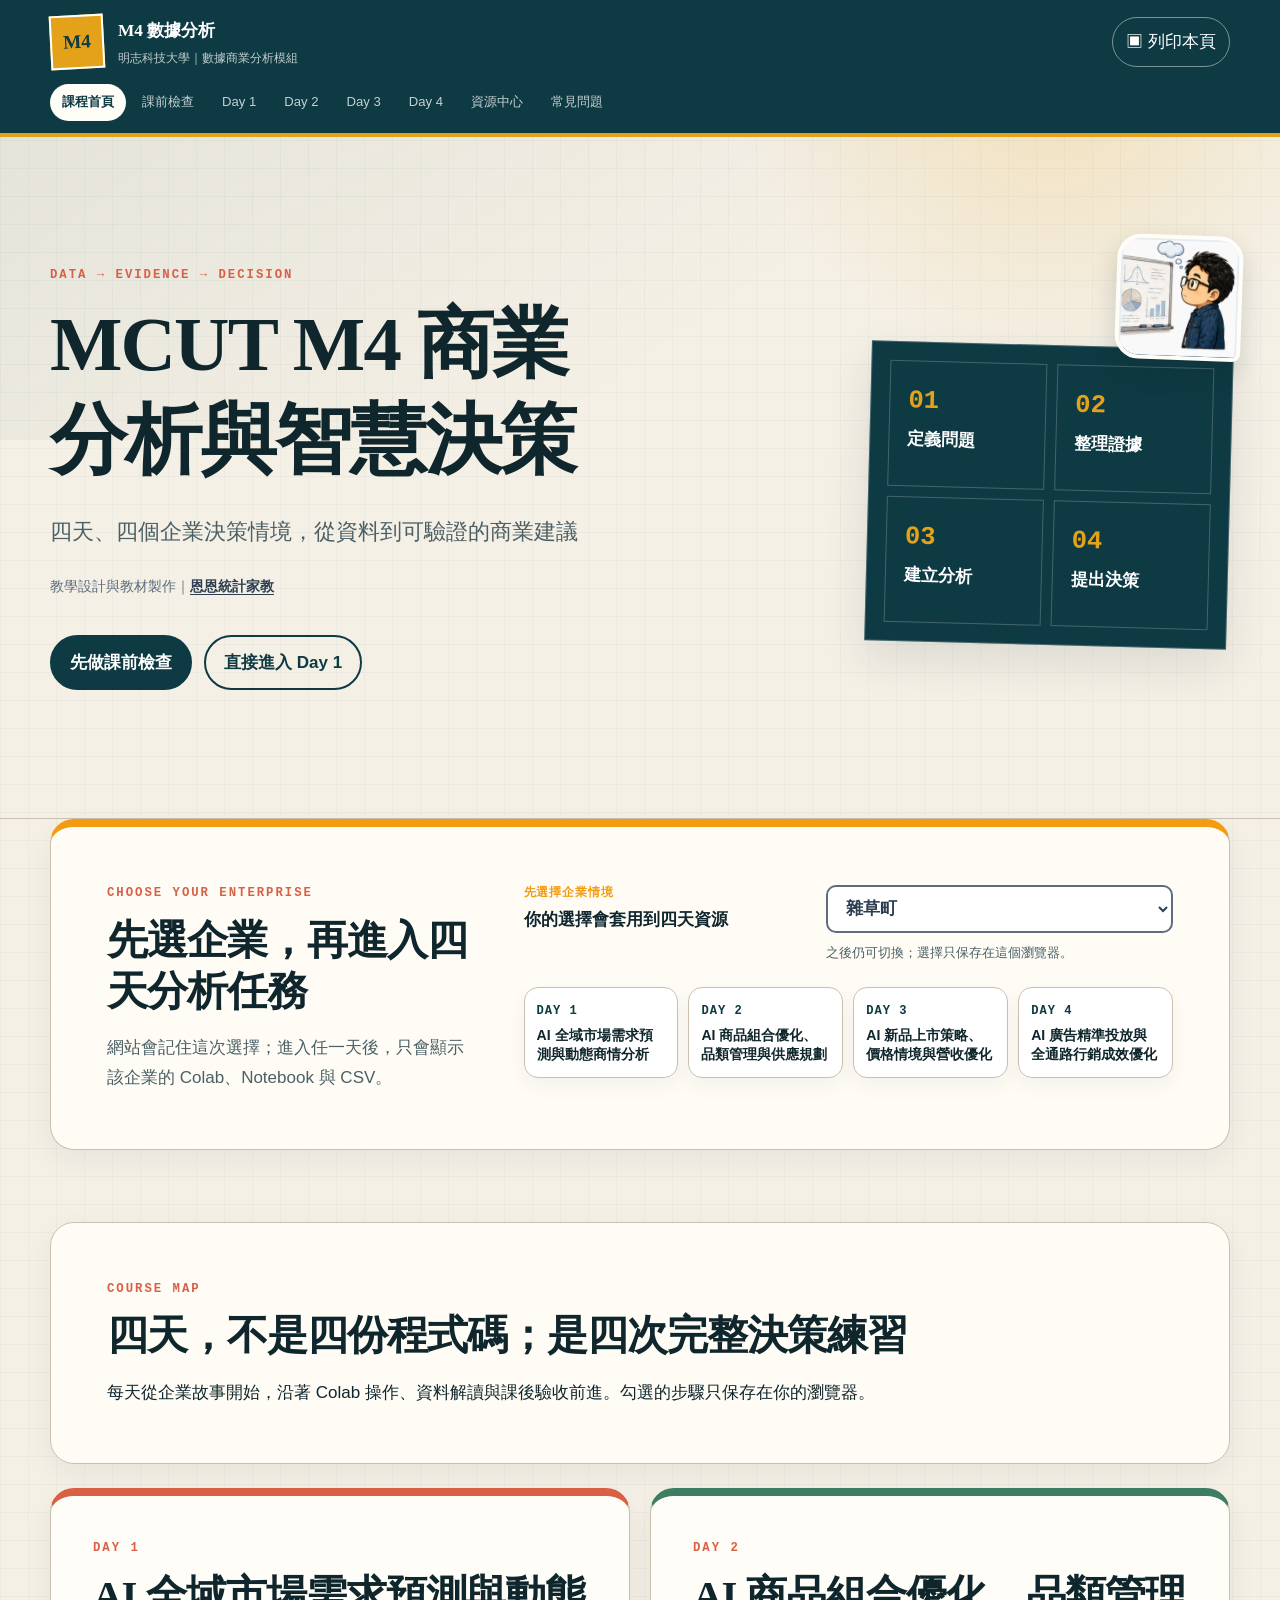
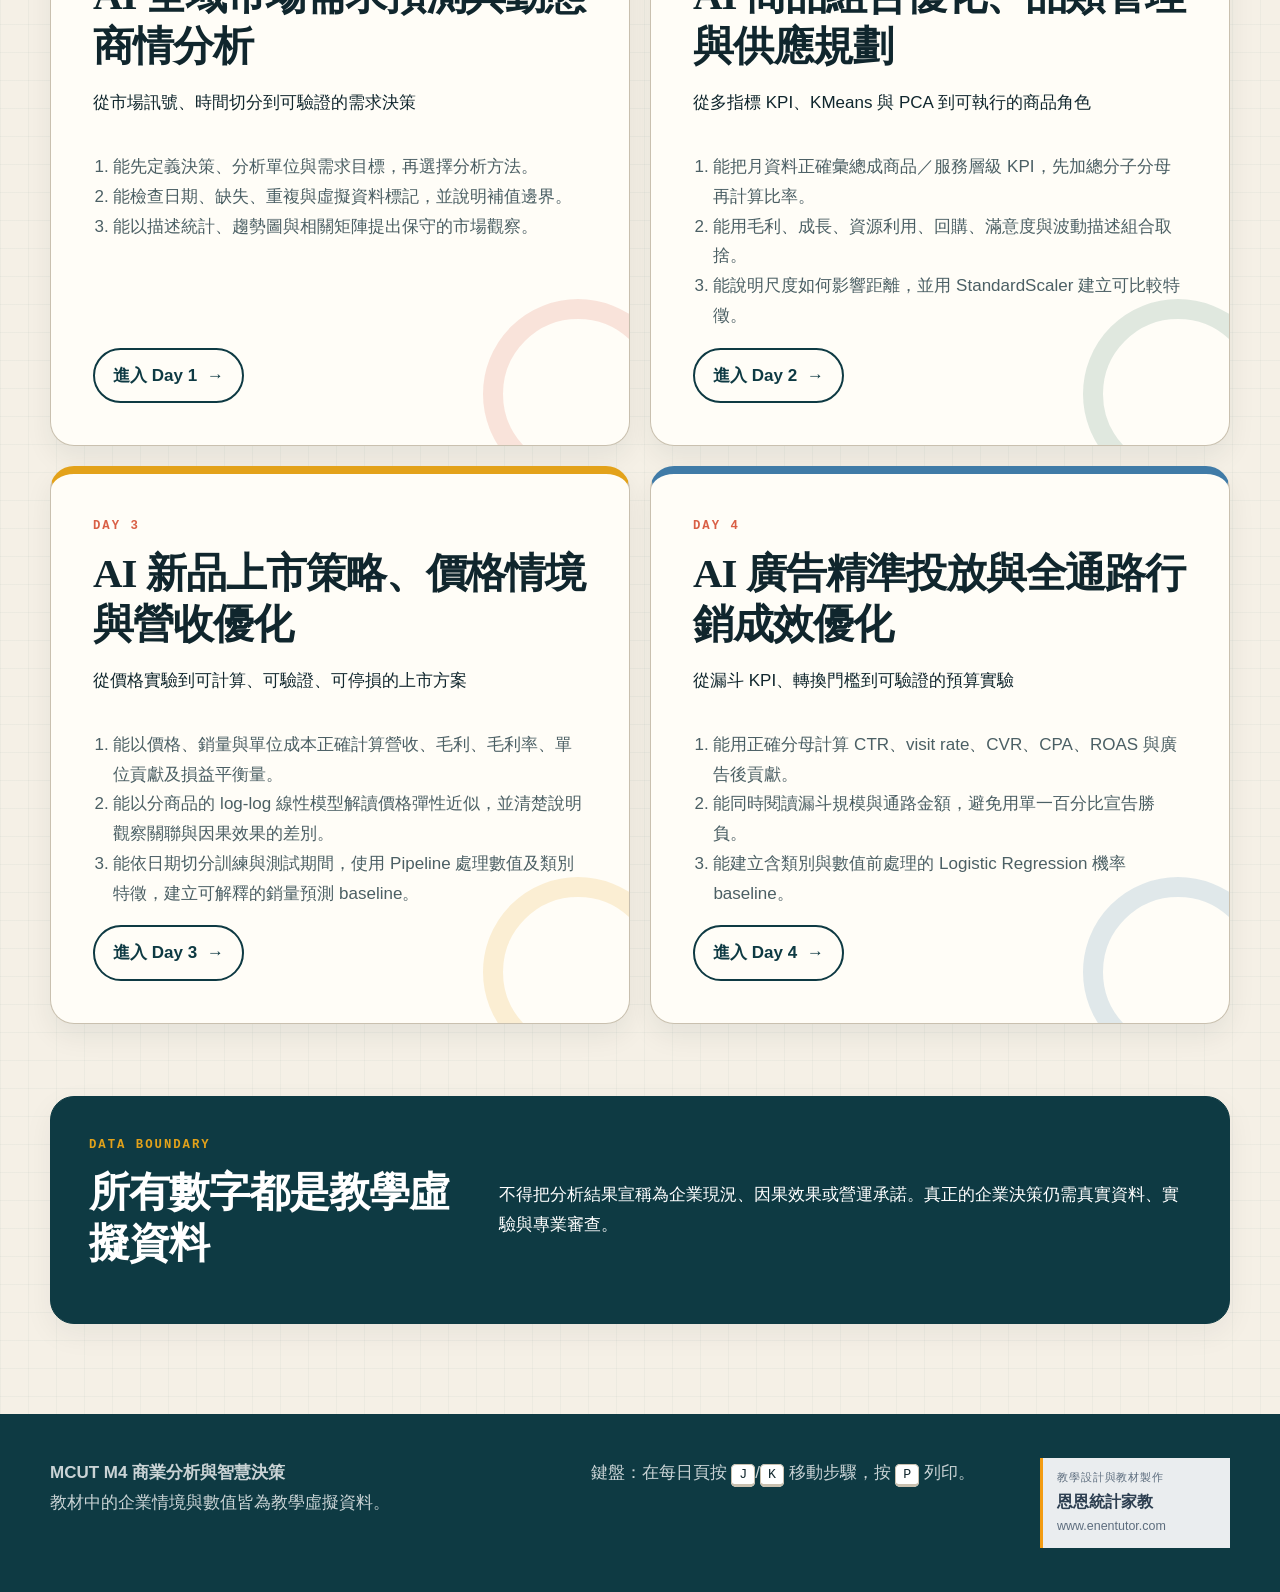
==== commit 7f46a90c: "fix: add homepage enterprise selector" ====
--- a/docs/index.html
+++ b/docs/index.html
@@ -38,6 +38,19 @@
         <div><span>01</span>定義問題</div><div><span>02</span>整理證據</div><div><span>03</span>建立分析</div><div><span>04</span>提出決策</div>
       </div>
     </div>
+  </div>
+</section>
+<section class="shell section-block home-enterprise-picker" aria-labelledby="home-enterprise-title">
+  <div class="home-enterprise-copy"><p class="eyebrow">Choose your enterprise</p><h2 id="home-enterprise-title">先選企業，再進入四天分析任務</h2><p>網站會記住這次選擇；進入任一天後，只會顯示該企業的 Colab、Notebook 與 CSV。</p></div>
+  <div class="home-enterprise-controls">
+
+<div class="enterprise-selector" data-enterprise-selector>
+  <label for="enterprise-home"><span>先選擇企業情境</span><strong>你的選擇會套用到四天資源</strong></label>
+  <select id="enterprise-home" data-enterprise-select aria-describedby="enterprise-home-help"><option value="zacao-town">雜草町</option><option value="e-da-development">義大開發</option><option value="shengxiangzhen-genmei">盛香珍 × 亙美質珍</option><option value="formosa-optical">寶島眼鏡</option></select>
+  <p id="enterprise-home-help">之後仍可切換；選擇只保存在這個瀏覽器。</p>
+</div>
+
+    <nav class="home-day-shortcuts" aria-label="依企業進入四日課程"><a href="day-1/index.html"><span>Day 1</span><strong>AI 全域市場需求預測與動態商情分析</strong></a><a href="day-2/index.html"><span>Day 2</span><strong>AI 商品組合優化、品類管理與供應規劃</strong></a><a href="day-3/index.html"><span>Day 3</span><strong>AI 新品上市策略、價格情境與營收優化</strong></a><a href="day-4/index.html"><span>Day 4</span><strong>AI 廣告精準投放與全通路行銷成效優化</strong></a></nav>
   </div>
 </section>
 <section class="shell section-block home-intro"><p class="eyebrow">Course map</p><h2>四天，不是四份程式碼；是四次完整決策練習</h2><p>每天從企業故事開始，沿著 Colab 操作、資料解讀與課後驗收前進。勾選的步驟只保存在你的瀏覽器。</p></section>
--- a/docs/assets/site.css
+++ b/docs/assets/site.css
@@ -632,6 +632,69 @@
   font-size: 0.8rem;
 }
 
+.home-enterprise-picker {
+  display: grid;
+  grid-template-columns: minmax(240px, 0.72fr) minmax(420px, 1.28fr);
+  gap: clamp(24px, 4vw, 52px);
+  align-items: start;
+  border-top: 8px solid var(--enen-accent);
+}
+
+.home-enterprise-copy p:last-child {
+  max-width: 38rem;
+  color: var(--ink-soft);
+}
+
+.home-enterprise-controls {
+  display: grid;
+  gap: 22px;
+}
+
+.home-day-shortcuts {
+  display: grid;
+  grid-template-columns: repeat(4, minmax(0, 1fr));
+  gap: 10px;
+}
+
+.home-day-shortcuts a {
+  min-width: 0;
+  padding: 13px 12px;
+  border: 1px solid var(--line);
+  border-radius: 14px;
+  background: #fff;
+  color: var(--ink);
+  text-decoration: none;
+  box-shadow: 0 8px 20px rgba(16, 38, 45, 0.05);
+}
+
+.home-day-shortcuts a:hover,
+.home-day-shortcuts a:focus-visible {
+  border-color: var(--teal);
+  transform: translateY(-2px);
+}
+
+.home-day-shortcuts span,
+.home-day-shortcuts strong {
+  display: block;
+}
+
+.home-day-shortcuts span {
+  color: var(--teal);
+  font-family: Consolas, "Courier New", monospace;
+  font-size: 0.76rem;
+  font-weight: 900;
+  letter-spacing: 0.08em;
+  text-transform: uppercase;
+}
+
+.home-day-shortcuts strong {
+  margin-top: 4px;
+  overflow: hidden;
+  font-size: 0.88rem;
+  line-height: 1.35;
+  text-overflow: ellipsis;
+}
+
 .enterprise-resource-title {
   margin: 0 0 10px;
   color: var(--ink-soft);
@@ -1354,6 +1417,14 @@
     grid-column: 1;
   }
 
+  .home-enterprise-picker {
+    grid-template-columns: 1fr;
+  }
+
+  .home-day-shortcuts {
+    grid-template-columns: repeat(2, minmax(0, 1fr));
+  }
+
   .course-grid {
     grid-template-columns: 1fr;
   }
@@ -1580,6 +1651,7 @@
   .action-grid,
   .day-resource-panel,
   .enterprise-resource-toolbar,
+  .home-enterprise-picker,
   .print-button,
   .text-button,
   .keyboard-hint,
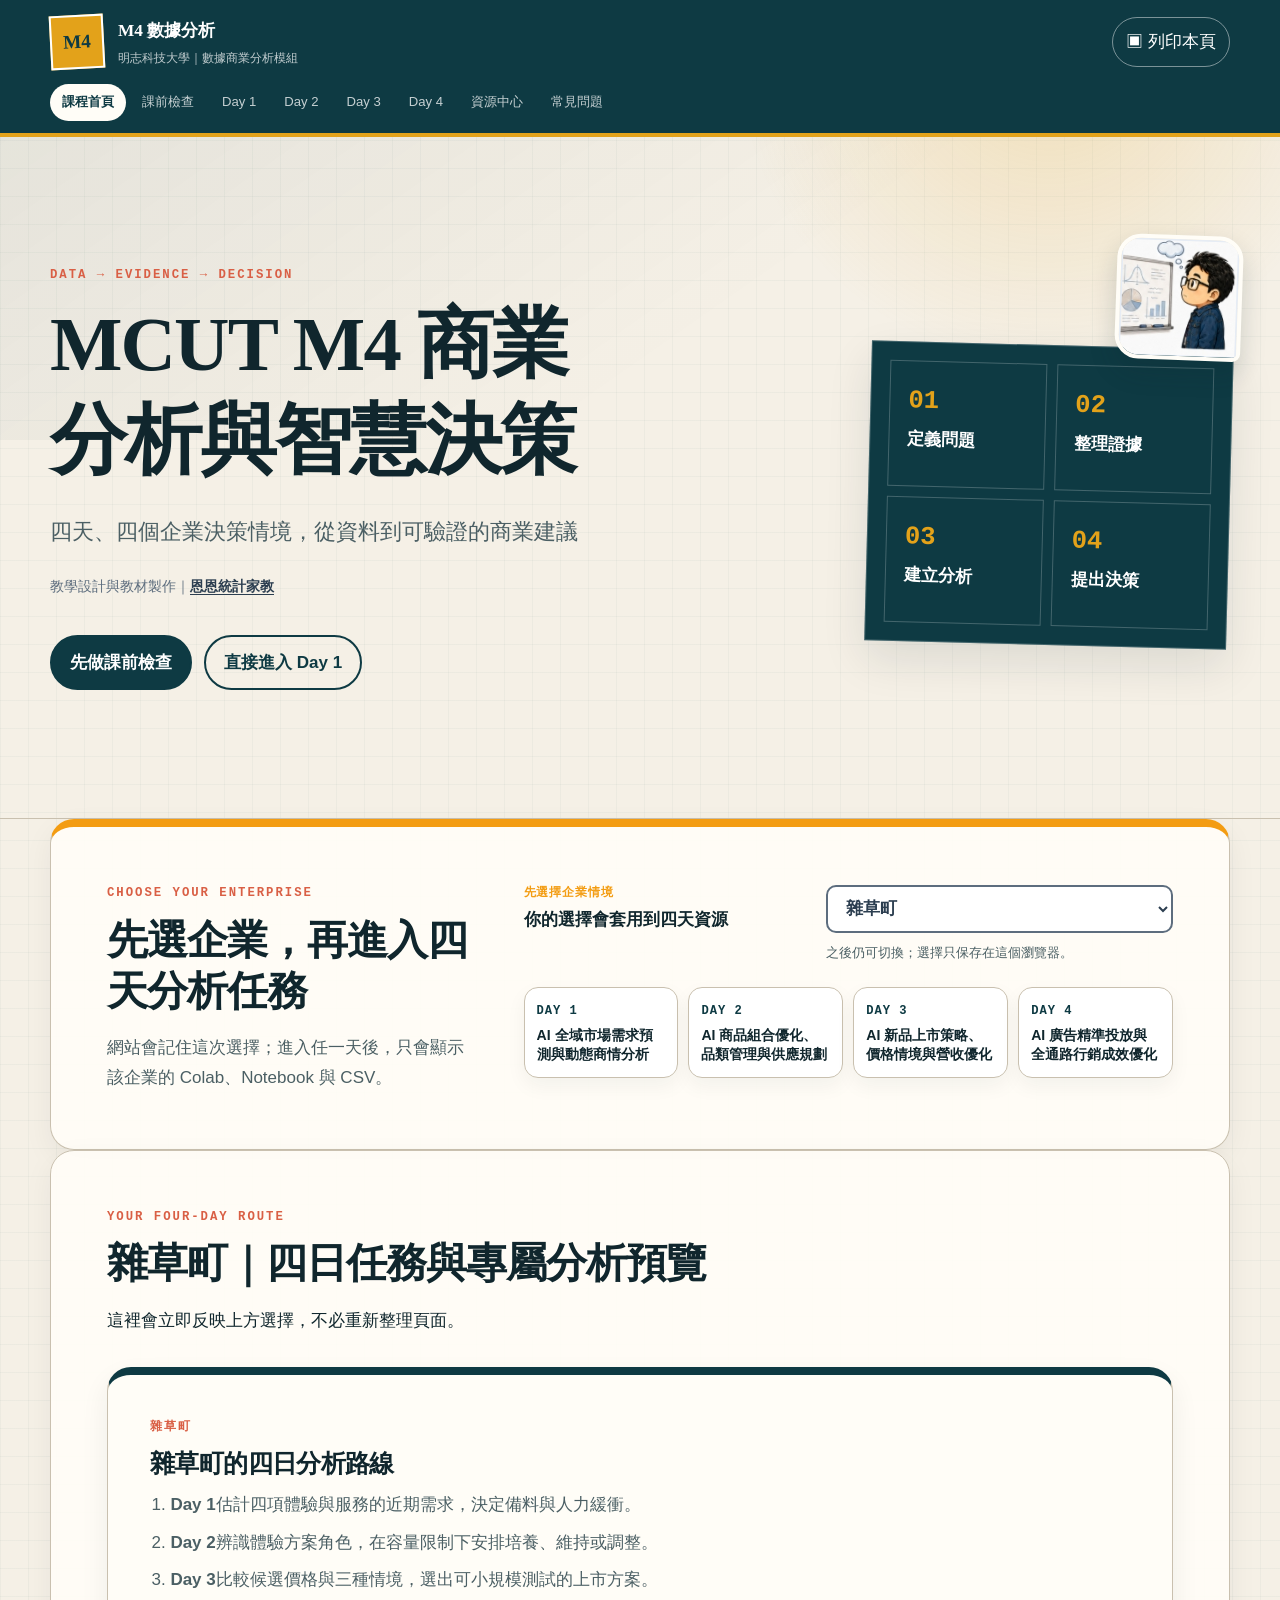
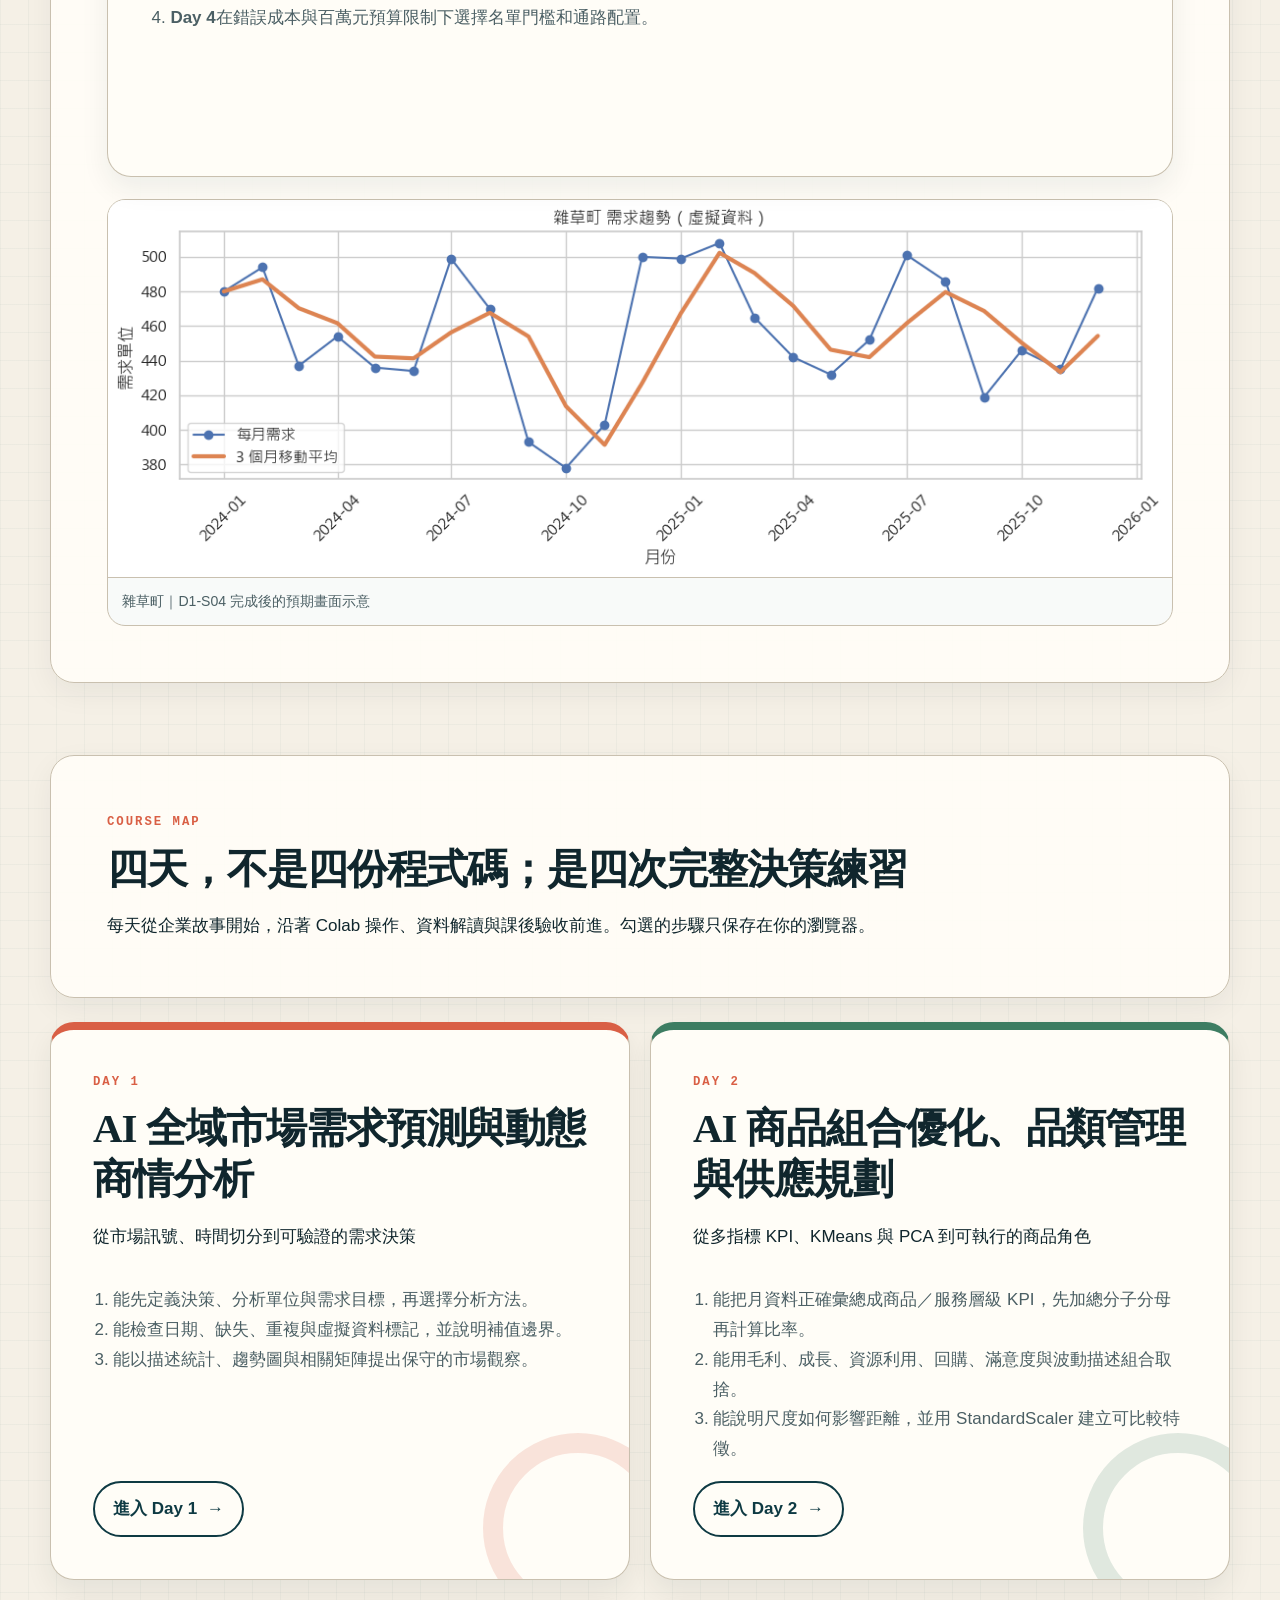
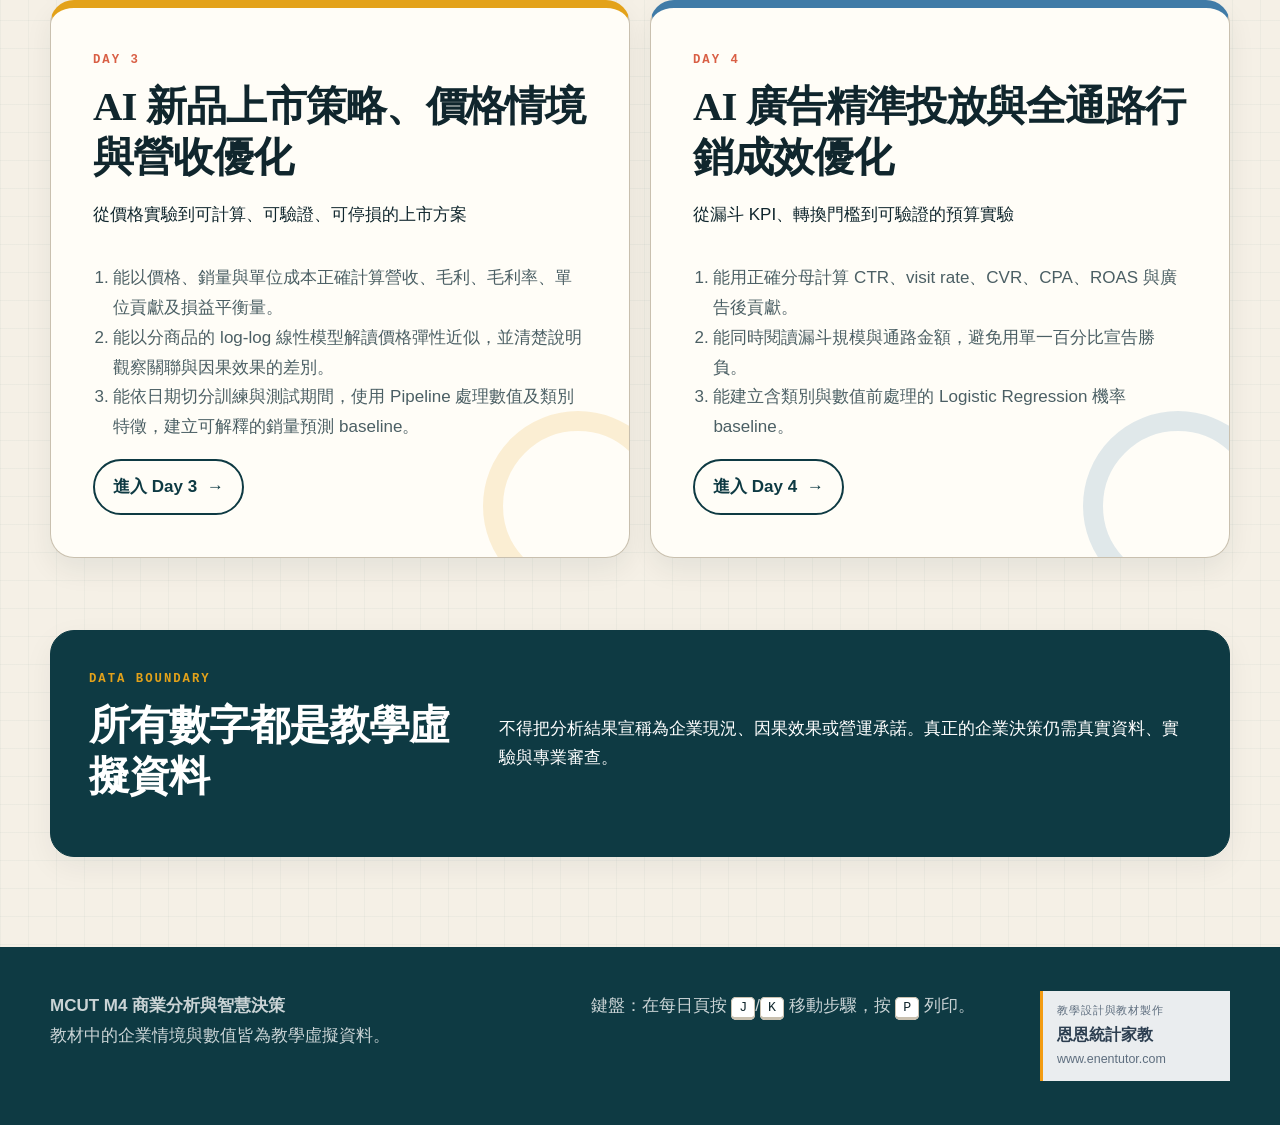
==== commit 3f49247c: "feat: link enterprise selection to course content" ====
--- a/docs/index.html
+++ b/docs/index.html
@@ -53,6 +53,13 @@
     <nav class="home-day-shortcuts" aria-label="依企業進入四日課程"><a href="day-1/index.html"><span>Day 1</span><strong>AI 全域市場需求預測與動態商情分析</strong></a><a href="day-2/index.html"><span>Day 2</span><strong>AI 商品組合優化、品類管理與供應規劃</strong></a><a href="day-3/index.html"><span>Day 3</span><strong>AI 新品上市策略、價格情境與營收優化</strong></a><a href="day-4/index.html"><span>Day 4</span><strong>AI 廣告精準投放與全通路行銷成效優化</strong></a></nav>
   </div>
 </section>
+
+<section class="shell section-block home-enterprise-preview" aria-labelledby="home-enterprise-preview-title">
+  <div class="section-heading"><p class="eyebrow">Your four-day route</p><h2 id="home-enterprise-preview-title"><span data-enterprise-current>雜草町</span>｜四日任務與專屬分析預覽</h2><p>這裡會立即反映上方選擇，不必重新整理頁面。</p></div>
+  <div data-enterprise-contexts><article class="course-card" data-enterprise-content="zacao-town"><p class="day-kicker">雜草町</p><h3>雜草町的四日分析路線</h3><ol class="content-list"><li><strong>Day 1</strong><span>估計四項體驗與服務的近期需求，決定備料與人力緩衝。</span></li><li><strong>Day 2</strong><span>辨識體驗方案角色，在容量限制下安排培養、維持或調整。</span></li><li><strong>Day 3</strong><span>比較候選價格與三種情境，選出可小規模測試的上市方案。</span></li><li><strong>Day 4</strong><span>在錯誤成本與百萬元預算限制下選擇名單門檻和通路配置。</span></li></ol></article><article class="course-card" data-enterprise-content="e-da-development" hidden><p class="day-kicker">義大開發</p><h3>義大開發的四日分析路線</h3><ol class="content-list"><li><strong>Day 1</strong><span>預估旅遊與樂園方案需求，安排房務、票務與服務容量。</span></li><li><strong>Day 2</strong><span>替旅遊、票券與服務方案建立角色，平衡獲利、成長與容量。</span></li><li><strong>Day 3</strong><span>比較旅遊方案價格情境，提出營收、毛利與損平兼顧的測試價。</span></li><li><strong>Day 4</strong><span>選擇旅遊名單門檻與通路預算，同時保留增量實驗。</span></li></ol></article><article class="course-card" data-enterprise-content="shengxiangzhen-genmei" hidden><p class="day-kicker">盛香珍 × 亙美質珍</p><h3>盛香珍 × 亙美質珍的四日分析路線</h3><ol class="content-list"><li><strong>Day 1</strong><span>預估食品與聯名禮盒需求，安排生產、包材與通路備貨。</span></li><li><strong>Day 2</strong><span>辨識商品角色並配置產能、通路與培養資源。</span></li><li><strong>Day 3</strong><span>比較食品候選價格與需求情境，提出可測試的價格和損益理由。</span></li><li><strong>Day 4</strong><span>在名單成本與百萬元預算限制下安排食品通路投放與實驗。</span></li></ol></article><article class="course-card" data-enterprise-content="formosa-optical" hidden><p class="day-kicker">寶島眼鏡</p><h3>寶島眼鏡的四日分析路線</h3><ol class="content-list"><li><strong>Day 1</strong><span>預估門市與會員方案需求，安排服務人力與活動容量。</span></li><li><strong>Day 2</strong><span>為鏡框與服務方案建立角色，在門市容量限制下配置資源。</span></li><li><strong>Day 3</strong><span>比較門市方案價格與情境，提出可驗證的價格和停損規則。</span></li><li><strong>Day 4</strong><span>選擇會員名單門檻與全通路預算，說明 precision／recall 取捨。</span></li></ol></article></div>
+  <figure class="output-figure enterprise-home-preview-figure" data-enterprise-figure data-figure-day="1" data-figure-step="D1-S04"><img loading="eager" decoding="async" fetchpriority="high" src="assets/figures/zacao-town/day-1/D1-S04.png" data-enterprise-src-template="assets/figures/{enterprise}/day-1/D1-S04.png" data-figure-day="1" data-figure-step="D1-S04" alt="雜草町 Day 1 D1-S04 完成後的 Colab 輸出或操作檢核示意"><figcaption><span data-enterprise-current>雜草町</span>｜D1-S04 完成後的預期畫面示意</figcaption></figure>
+</section>
+
 <section class="shell section-block home-intro"><p class="eyebrow">Course map</p><h2>四天，不是四份程式碼；是四次完整決策練習</h2><p>每天從企業故事開始，沿著 Colab 操作、資料解讀與課後驗收前進。勾選的步驟只保存在你的瀏覽器。</p></section>
 <section class="shell course-grid" aria-label="四日課程地圖">
 <article class="course-card day-color-1">
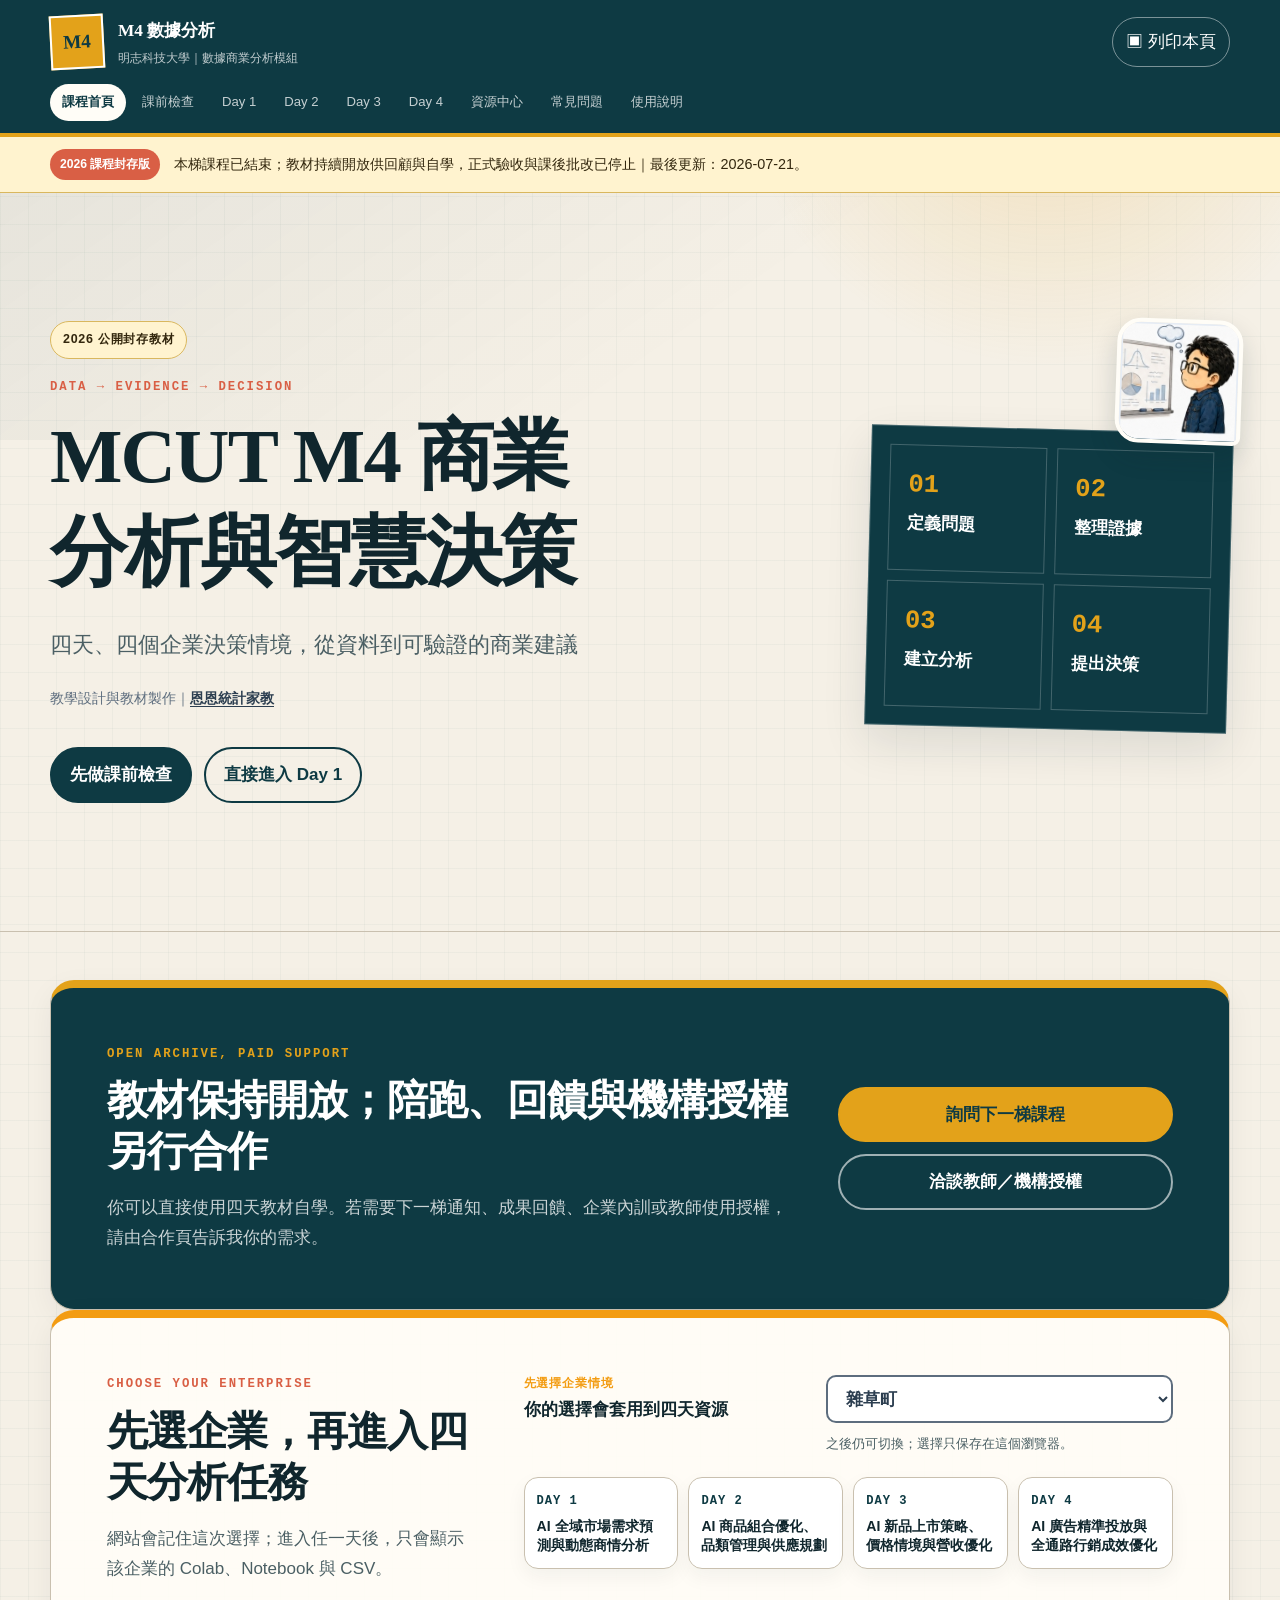
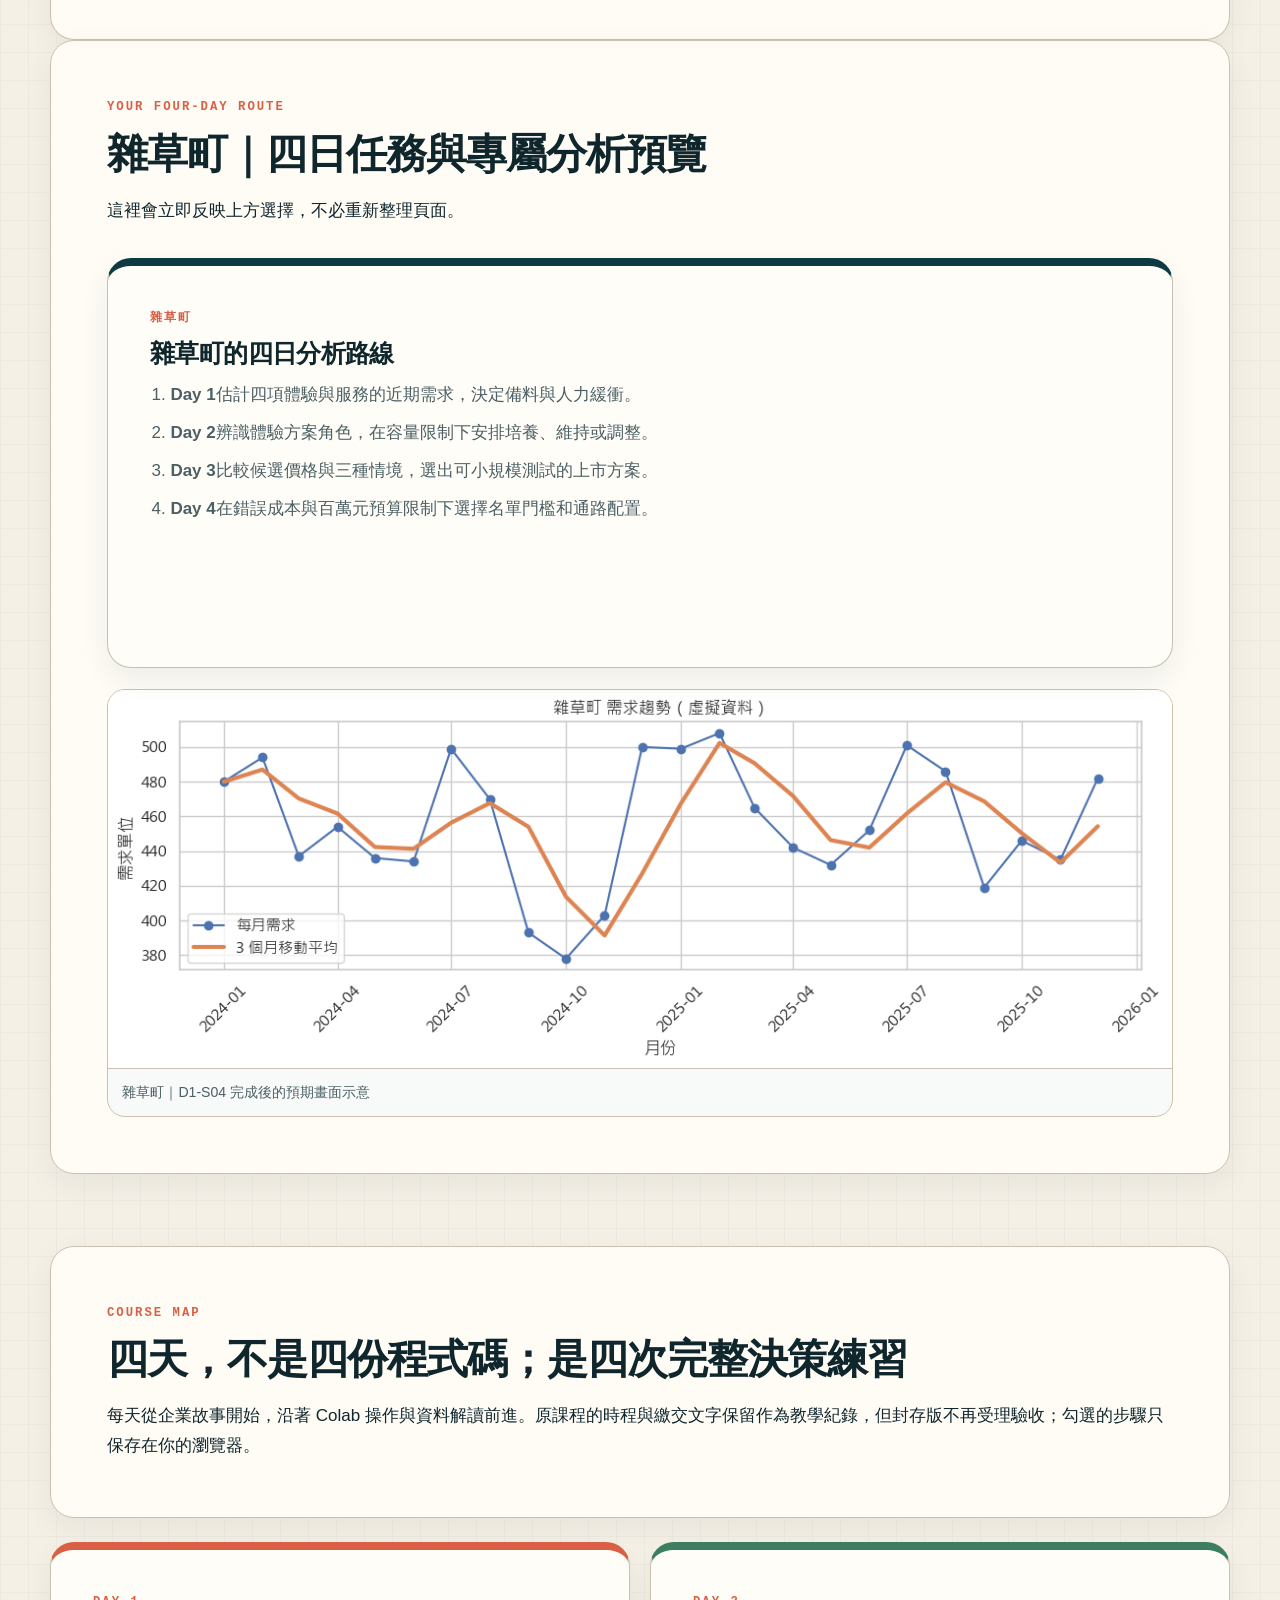
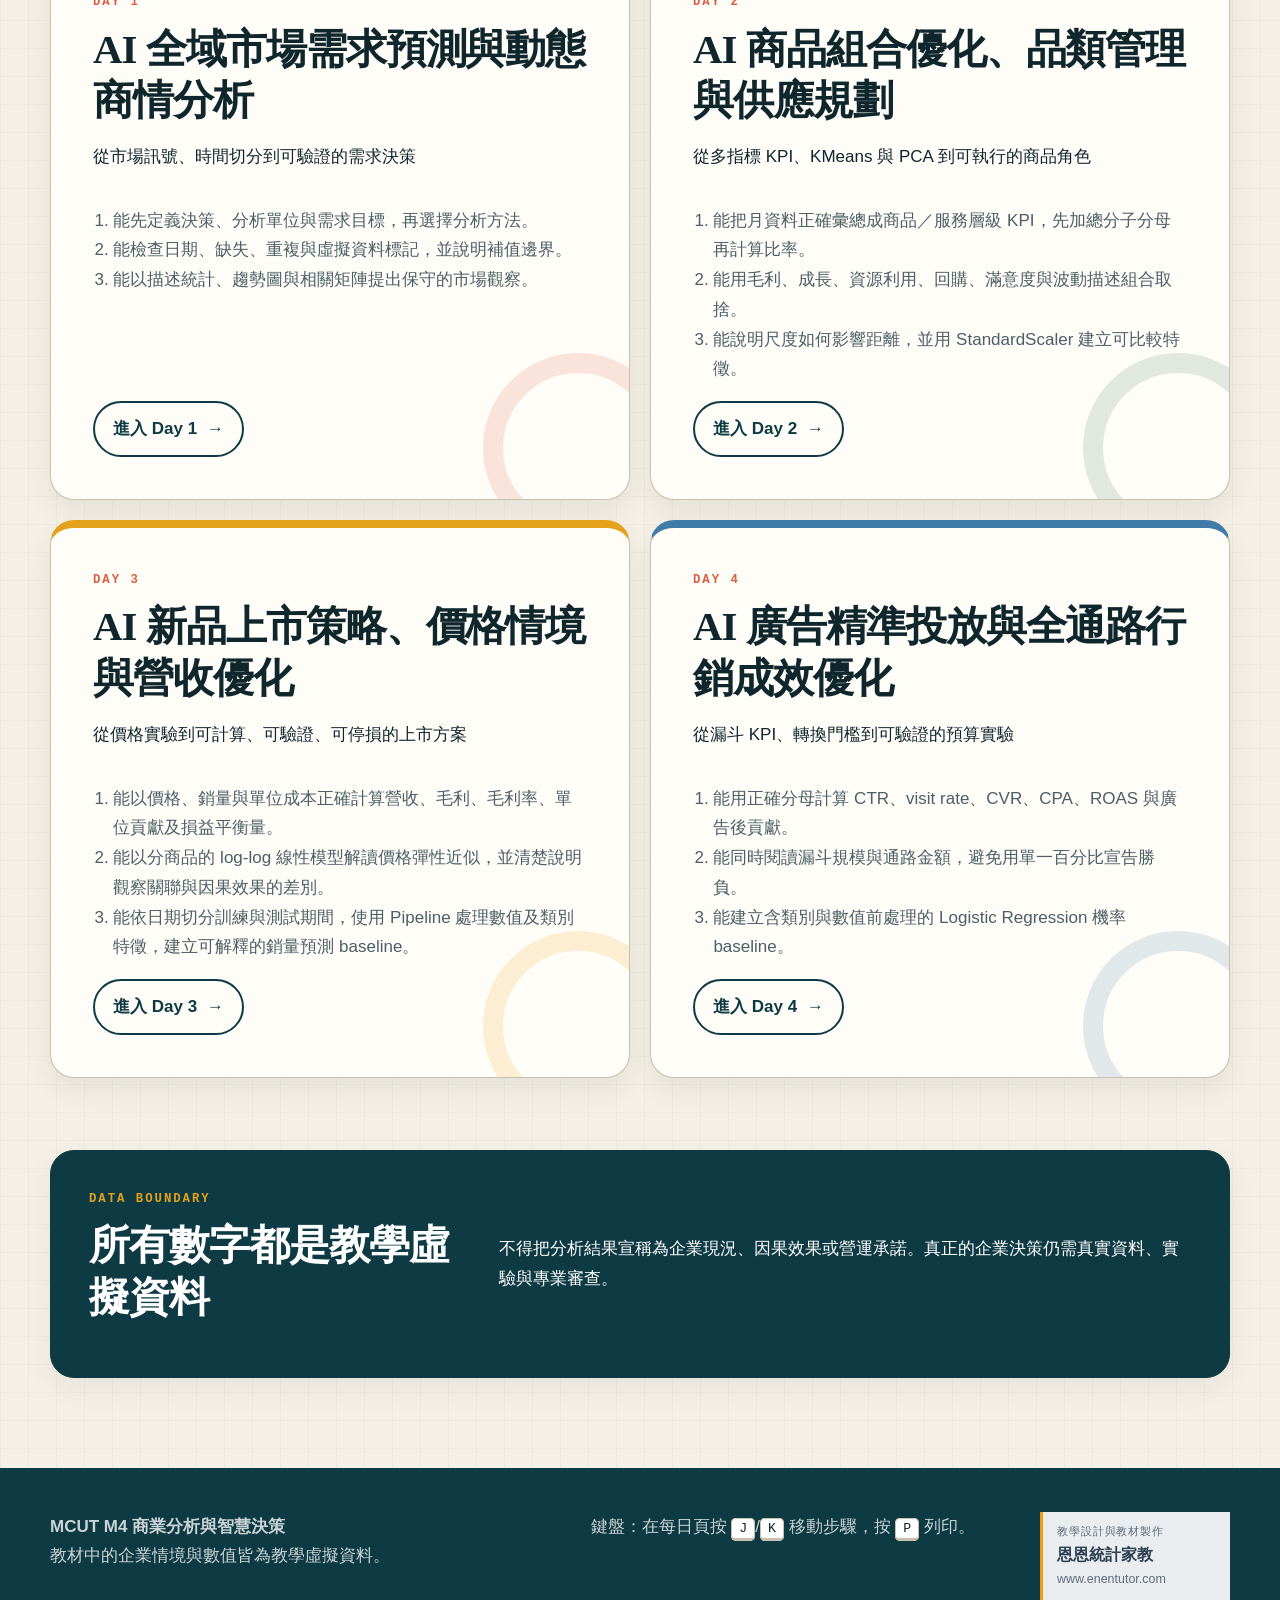
==== commit 83a4bcb9: "Archive 2026 course and close assessments" ====
--- a/docs/index.html
+++ b/docs/index.html
@@ -23,12 +23,13 @@
       </a>
       <button class="print-button" type="button" data-print><span aria-hidden="true">▣</span> 列印本頁</button>
     </div>
-    <nav class="course-nav shell" aria-label="課程主要導覽"><a class="nav-link is-active" href="index.html" aria-current="page">課程首頁</a><a class="nav-link" href="preflight/index.html">課前檢查</a><a class="nav-link" href="day-1/index.html">Day 1</a><a class="nav-link" href="day-2/index.html">Day 2</a><a class="nav-link" href="day-3/index.html">Day 3</a><a class="nav-link" href="day-4/index.html">Day 4</a><a class="nav-link" href="resources/index.html">資源中心</a><a class="nav-link" href="faq/index.html">常見問題</a></nav>
+    <nav class="course-nav shell" aria-label="課程主要導覽"><a class="nav-link is-active" href="index.html" aria-current="page">課程首頁</a><a class="nav-link" href="preflight/index.html">課前檢查</a><a class="nav-link" href="day-1/index.html">Day 1</a><a class="nav-link" href="day-2/index.html">Day 2</a><a class="nav-link" href="day-3/index.html">Day 3</a><a class="nav-link" href="day-4/index.html">Day 4</a><a class="nav-link" href="resources/index.html">資源中心</a><a class="nav-link" href="faq/index.html">常見問題</a><a class="nav-link" href="usage/index.html">使用說明</a></nav>
   </header>
+  <aside class="archive-notice" aria-label="課程封存狀態"><div class="shell"><strong>2026 課程封存版</strong><p>本梯課程已結束；教材持續開放供回顧與自學，正式驗收與課後批改已停止｜最後更新：2026-07-21。</p></div></aside>
   <main id="main-content" tabindex="-1">
 <section class="home-hero">
   <div class="shell hero-grid">
-    <div><p class="day-kicker">DATA → EVIDENCE → DECISION</p><h1>MCUT M4 商業分析與智慧決策</h1><p class="hero-subtitle">四天、四個企業決策情境，從資料到可驗證的商業建議</p>
+    <div><p class="archive-badge">2026 公開封存教材</p><p class="day-kicker">DATA → EVIDENCE → DECISION</p><h1>MCUT M4 商業分析與智慧決策</h1><p class="hero-subtitle">四天、四個企業決策情境，從資料到可驗證的商業建議</p>
       <p class="hero-credit">教學設計與教材製作｜<a href="https://www.enentutor.com/" target="_blank" rel="noopener noreferrer" aria-label="前往恩恩統計家教網站（另開新分頁）">恩恩統計家教</a></p>
       <div class="hero-actions"><a class="primary-button" href="preflight/index.html">先做課前檢查</a><a class="secondary-button" href="day-1/index.html">直接進入 Day 1</a><a class="secondary-button continue-button" href="day-1/index.html" data-continue-link hidden>繼續上次進度 <span aria-hidden="true">→</span></a></div>
     </div>
@@ -39,6 +40,10 @@
       </div>
     </div>
   </div>
+</section>
+<section class="shell section-block archive-service-panel" aria-labelledby="archive-service-title">
+  <div><p class="eyebrow">Open archive, paid support</p><h2 id="archive-service-title">教材保持開放；陪跑、回饋與機構授權另行合作</h2><p>你可以直接使用四天教材自學。若需要下一梯通知、成果回饋、企業內訓或教師使用授權，請由合作頁告訴我你的需求。</p></div>
+  <div class="archive-service-actions"><a class="primary-button" href="https://www.enentutor.com/聯絡合作" target="_blank" rel="noopener noreferrer">詢問下一梯課程</a><a class="secondary-button" href="https://www.enentutor.com/聯絡合作" target="_blank" rel="noopener noreferrer">洽談教師／機構授權</a></div>
 </section>
 <section class="shell section-block home-enterprise-picker" aria-labelledby="home-enterprise-title">
   <div class="home-enterprise-copy"><p class="eyebrow">Choose your enterprise</p><h2 id="home-enterprise-title">先選企業，再進入四天分析任務</h2><p>網站會記住這次選擇；進入任一天後，只會顯示該企業的 Colab、Notebook 與 CSV。</p></div>
@@ -60,7 +65,7 @@
   <figure class="output-figure enterprise-home-preview-figure" data-enterprise-figure data-figure-day="1" data-figure-step="D1-S04"><img loading="eager" decoding="async" fetchpriority="high" src="assets/figures/zacao-town/day-1/D1-S04.png" data-enterprise-src-template="assets/figures/{enterprise}/day-1/D1-S04.png" data-figure-day="1" data-figure-step="D1-S04" alt="雜草町 Day 1 D1-S04 完成後的 Colab 輸出或操作檢核示意"><figcaption><span data-enterprise-current>雜草町</span>｜D1-S04 完成後的預期畫面示意</figcaption></figure>
 </section>
 
-<section class="shell section-block home-intro"><p class="eyebrow">Course map</p><h2>四天，不是四份程式碼；是四次完整決策練習</h2><p>每天從企業故事開始，沿著 Colab 操作、資料解讀與課後驗收前進。勾選的步驟只保存在你的瀏覽器。</p></section>
+<section class="shell section-block home-intro"><p class="eyebrow">Course map</p><h2>四天，不是四份程式碼；是四次完整決策練習</h2><p>每天從企業故事開始，沿著 Colab 操作與資料解讀前進。原課程的時程與繳交文字保留作為教學紀錄，但封存版不再受理驗收；勾選的步驟只保存在你的瀏覽器。</p></section>
 <section class="shell course-grid" aria-label="四日課程地圖">
 <article class="course-card day-color-1">
   <p class="day-kicker">DAY 1</p>
--- a/docs/assets/site.css
+++ b/docs/assets/site.css
@@ -157,6 +157,33 @@
   border-bottom: 4px solid var(--saffron);
 }
 
+.archive-notice {
+  color: #33270e;
+  background: #fff3cf;
+  border-bottom: 1px solid #d9b75e;
+}
+
+.archive-notice .shell {
+  display: flex;
+  gap: 14px;
+  align-items: center;
+  padding-block: 12px;
+}
+
+.archive-notice strong {
+  flex: 0 0 auto;
+  padding: 5px 10px;
+  color: #fff;
+  background: var(--coral);
+  border-radius: 999px;
+  font-size: 0.76rem;
+}
+
+.archive-notice p {
+  margin: 0;
+  font-size: 0.9rem;
+}
+
 .brand-row {
   display: flex;
   align-items: center;
@@ -303,6 +330,54 @@
 .hero-credit a {
   color: var(--enen-ink);
   font-weight: 900;
+}
+
+.archive-badge {
+  display: inline-flex;
+  margin: 0 0 18px;
+  padding: 7px 12px;
+  color: #33270e;
+  background: #fff3cf;
+  border: 1px solid #d9b75e;
+  border-radius: 999px;
+  font-size: 0.78rem;
+  font-weight: 900;
+  letter-spacing: 0.06em;
+}
+
+.section-block.archive-service-panel {
+  display: grid;
+  grid-template-columns: minmax(0, 1.35fr) minmax(260px, 0.65fr);
+  gap: 36px;
+  align-items: center;
+  margin-top: 48px;
+  color: #fff;
+  background: var(--teal);
+  border-top: 8px solid var(--saffron);
+}
+
+.archive-service-panel .eyebrow {
+  color: var(--saffron);
+}
+
+.archive-service-panel p {
+  color: rgba(255, 255, 255, 0.78);
+}
+
+.archive-service-actions {
+  display: grid;
+  gap: 12px;
+}
+
+.archive-service-panel .primary-button {
+  color: var(--teal);
+  background: var(--saffron);
+  border-color: var(--saffron);
+}
+
+.archive-service-panel .secondary-button {
+  color: #fff;
+  border-color: rgba(255, 255, 255, 0.6);
 }
 
 .primary-button,
@@ -725,6 +800,23 @@
   font-size: 0.88rem;
 }
 
+.assessment-action p strong,
+.assessment-action p span {
+  display: block;
+}
+
+.assessment-action p strong {
+  margin-bottom: 4px;
+  color: var(--ink);
+}
+
+.assessment-action.is-closed {
+  padding: 18px;
+  background: #f4efe5;
+  border: 1px solid var(--line);
+  border-radius: var(--radius-md);
+}
+
 .assessment-action .action-button {
   min-width: 230px;
 }
@@ -1305,6 +1397,25 @@
   padding-block: 44px;
   color: rgba(255, 255, 255, 0.78);
   background: var(--teal);
+}
+
+.usage-grid {
+  display: grid;
+  grid-template-columns: repeat(2, minmax(0, 1fr));
+  gap: 28px;
+  padding-block: 72px;
+}
+
+.usage-grid .section-block {
+  margin: 0;
+}
+
+.usage-wide {
+  grid-column: 1 / -1;
+}
+
+.usage-wide .primary-button {
+  margin-top: 20px;
 }
 
 .footer-grid {
@@ -1421,6 +1532,15 @@
     grid-template-columns: 1fr;
   }
 
+  .archive-service-panel,
+  .usage-grid {
+    grid-template-columns: 1fr;
+  }
+
+  .usage-wide {
+    grid-column: auto;
+  }
+
   .home-day-shortcuts {
     grid-template-columns: repeat(2, minmax(0, 1fr));
   }
@@ -1442,6 +1562,17 @@
   }
 
   .brand-credit {
+    width: fit-content;
+  }
+}
+
+@media (max-width: 620px) {
+  .archive-notice .shell {
+    display: grid;
+    gap: 8px;
+  }
+
+  .archive-notice strong {
     width: fit-content;
   }
 }
